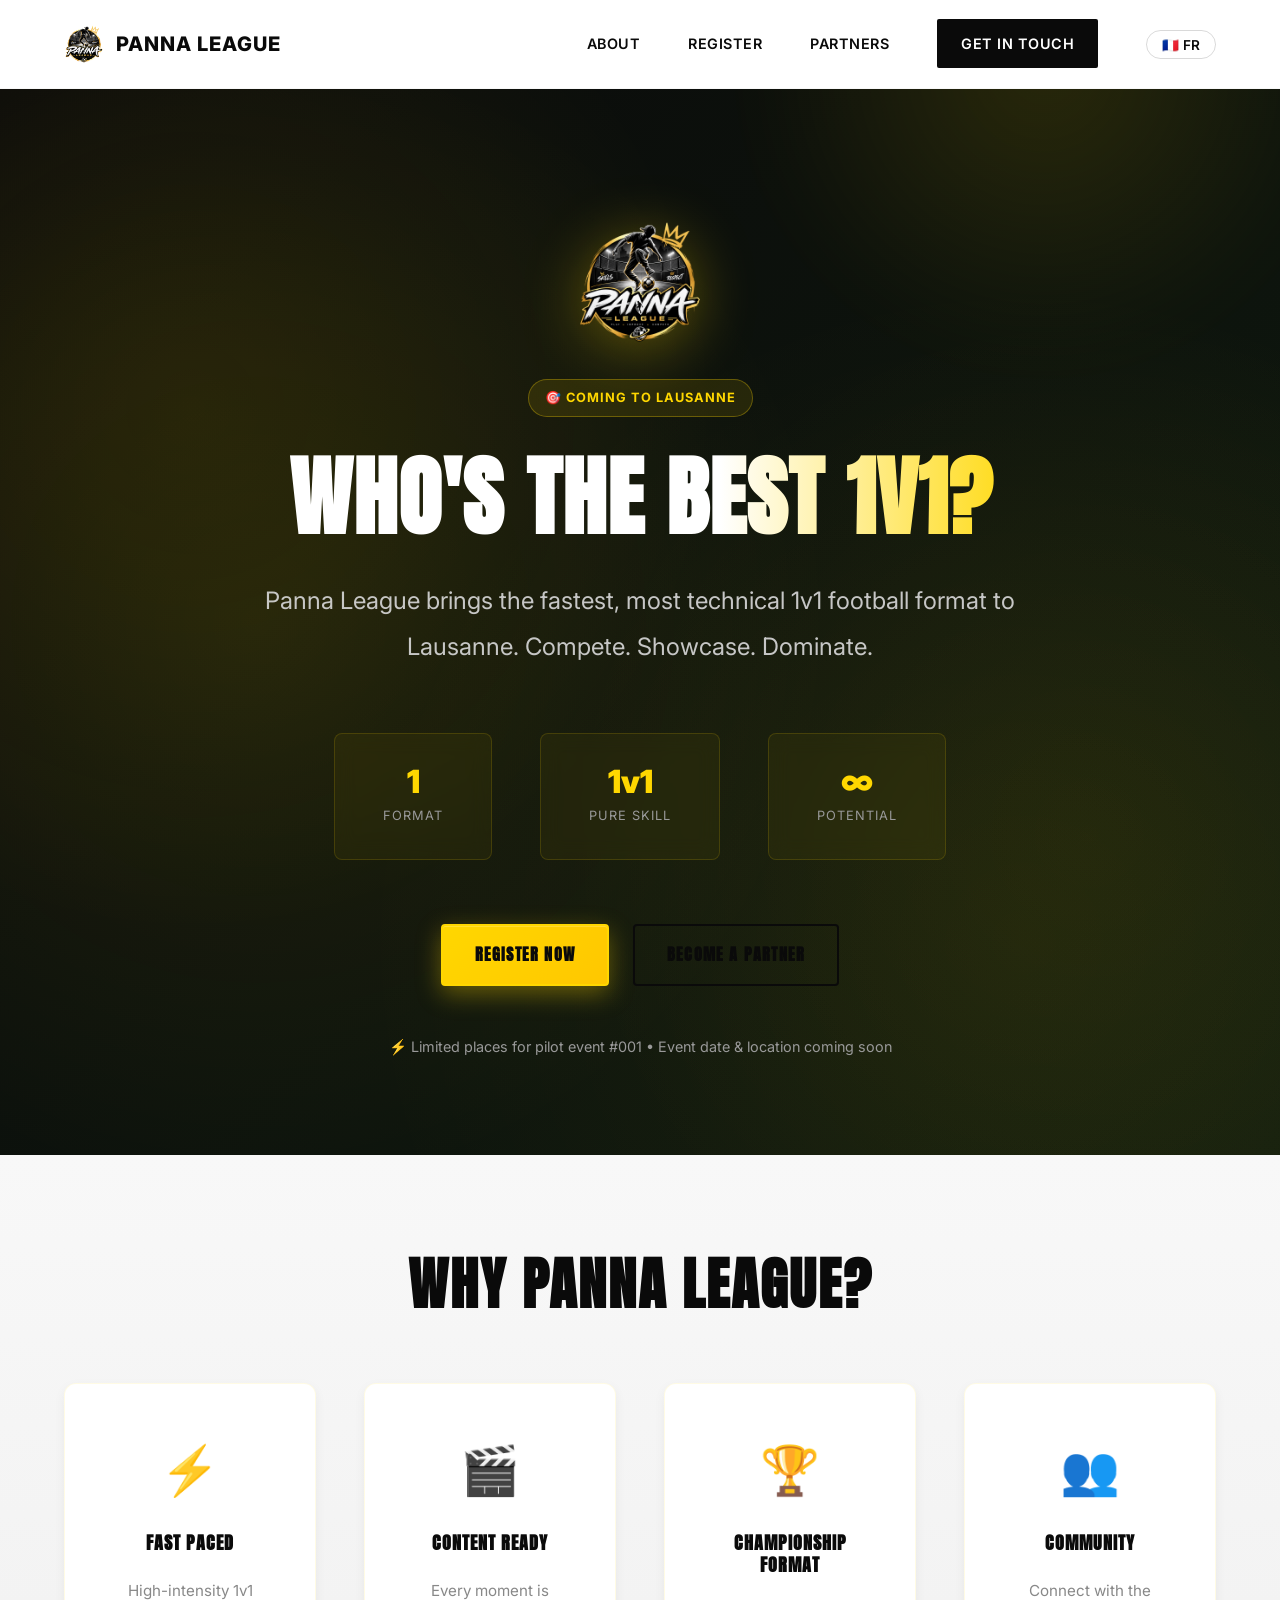
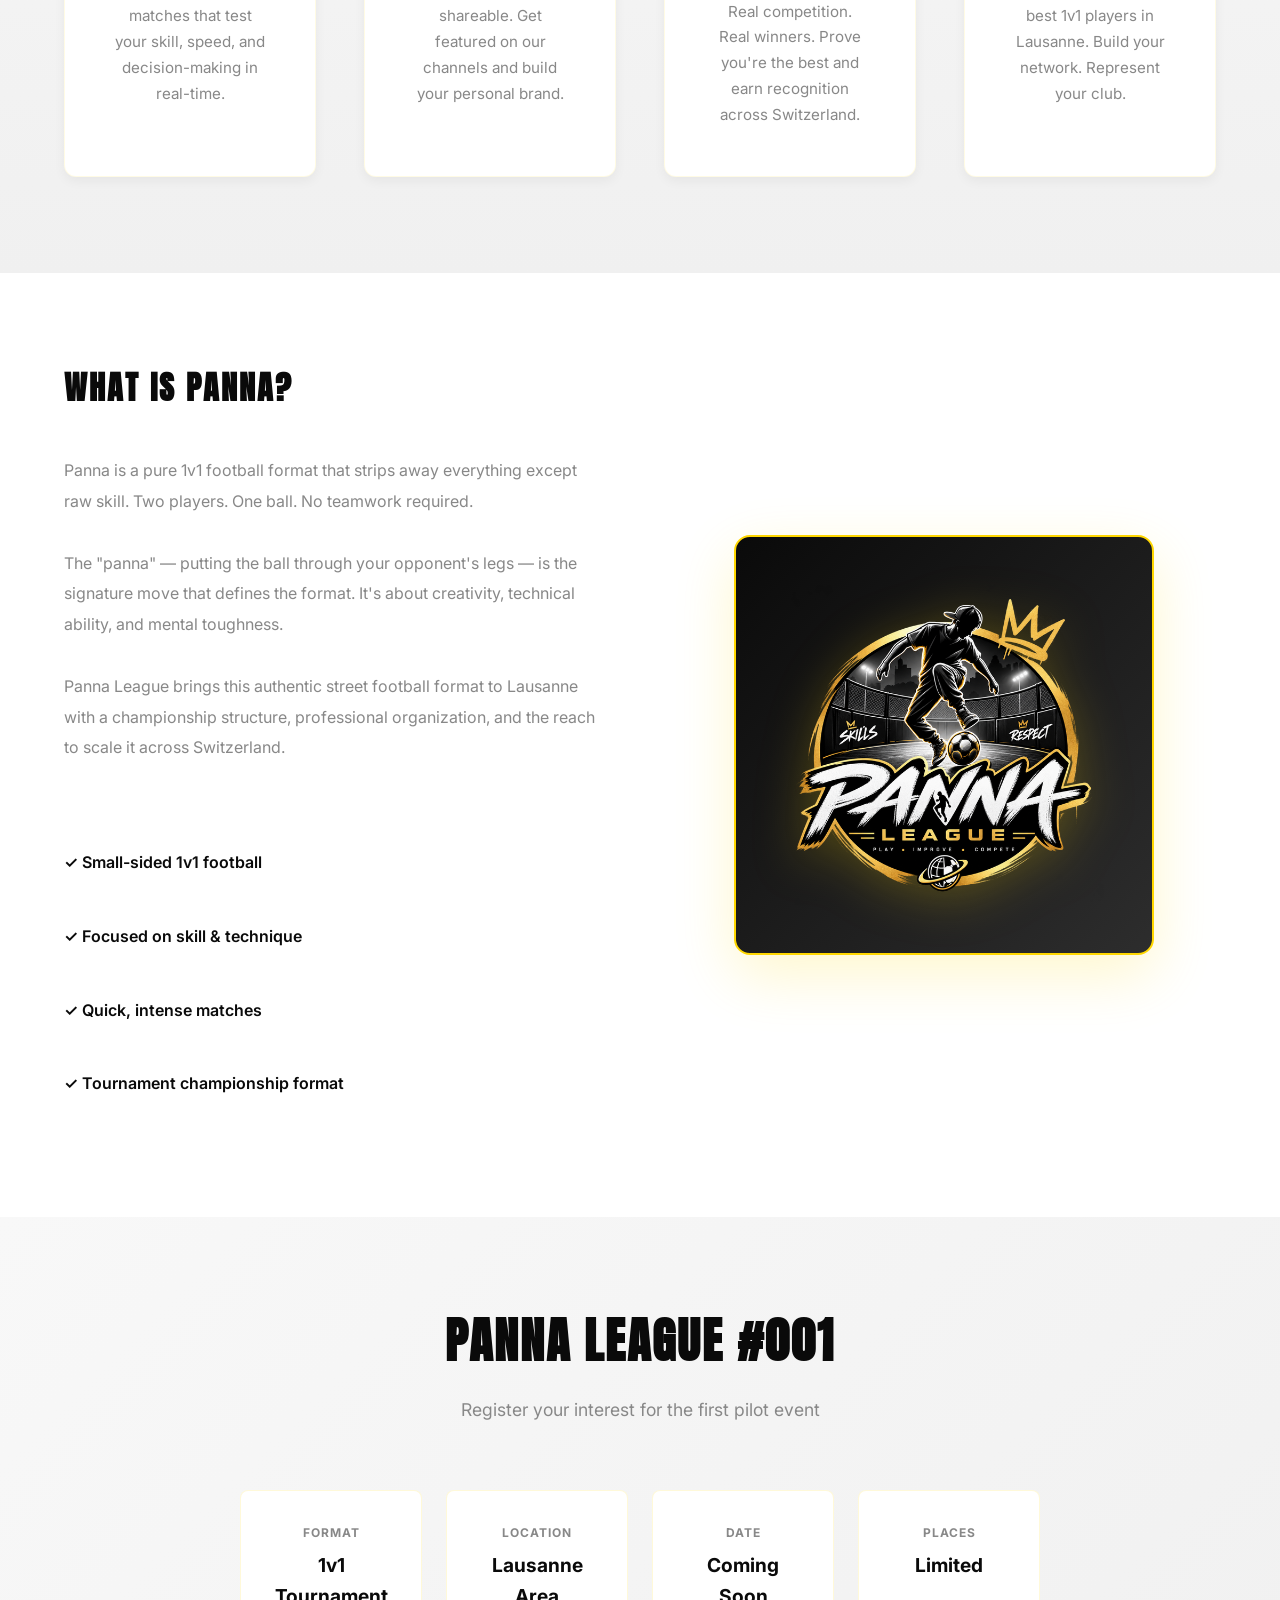
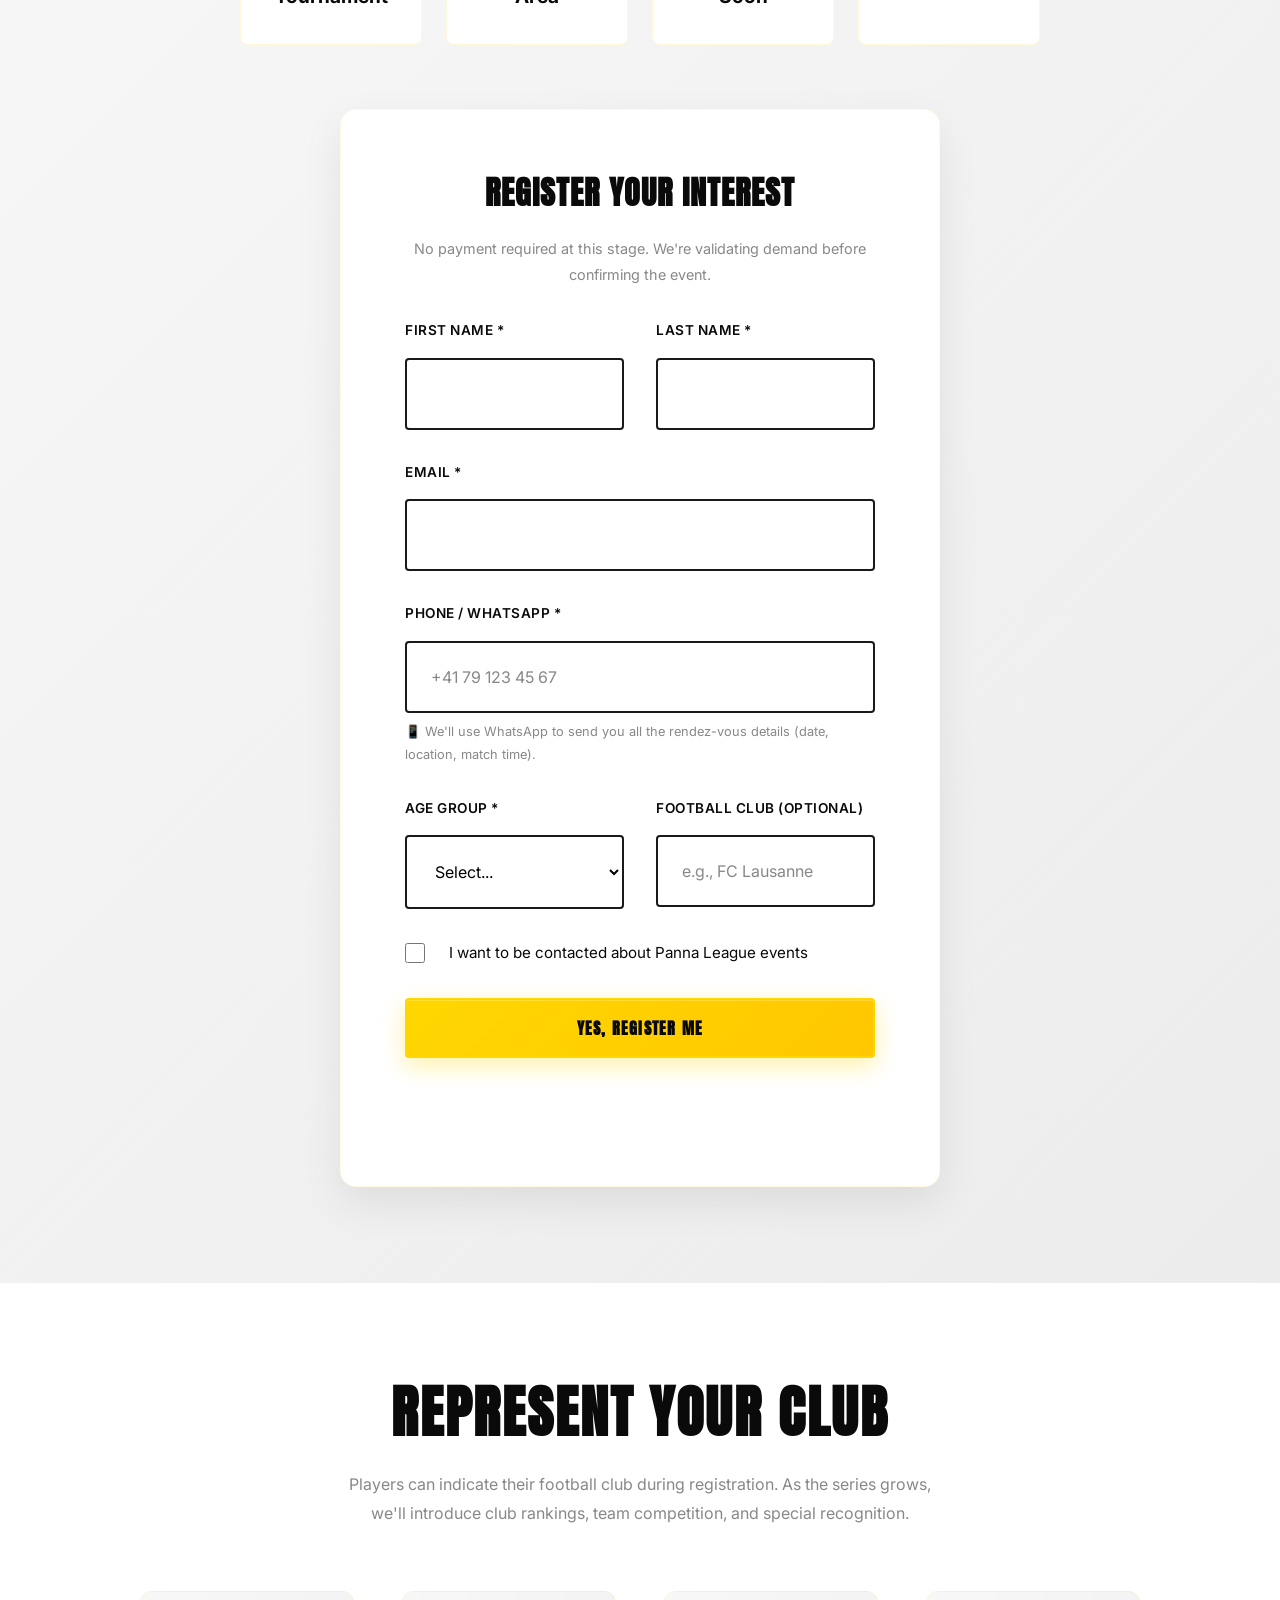
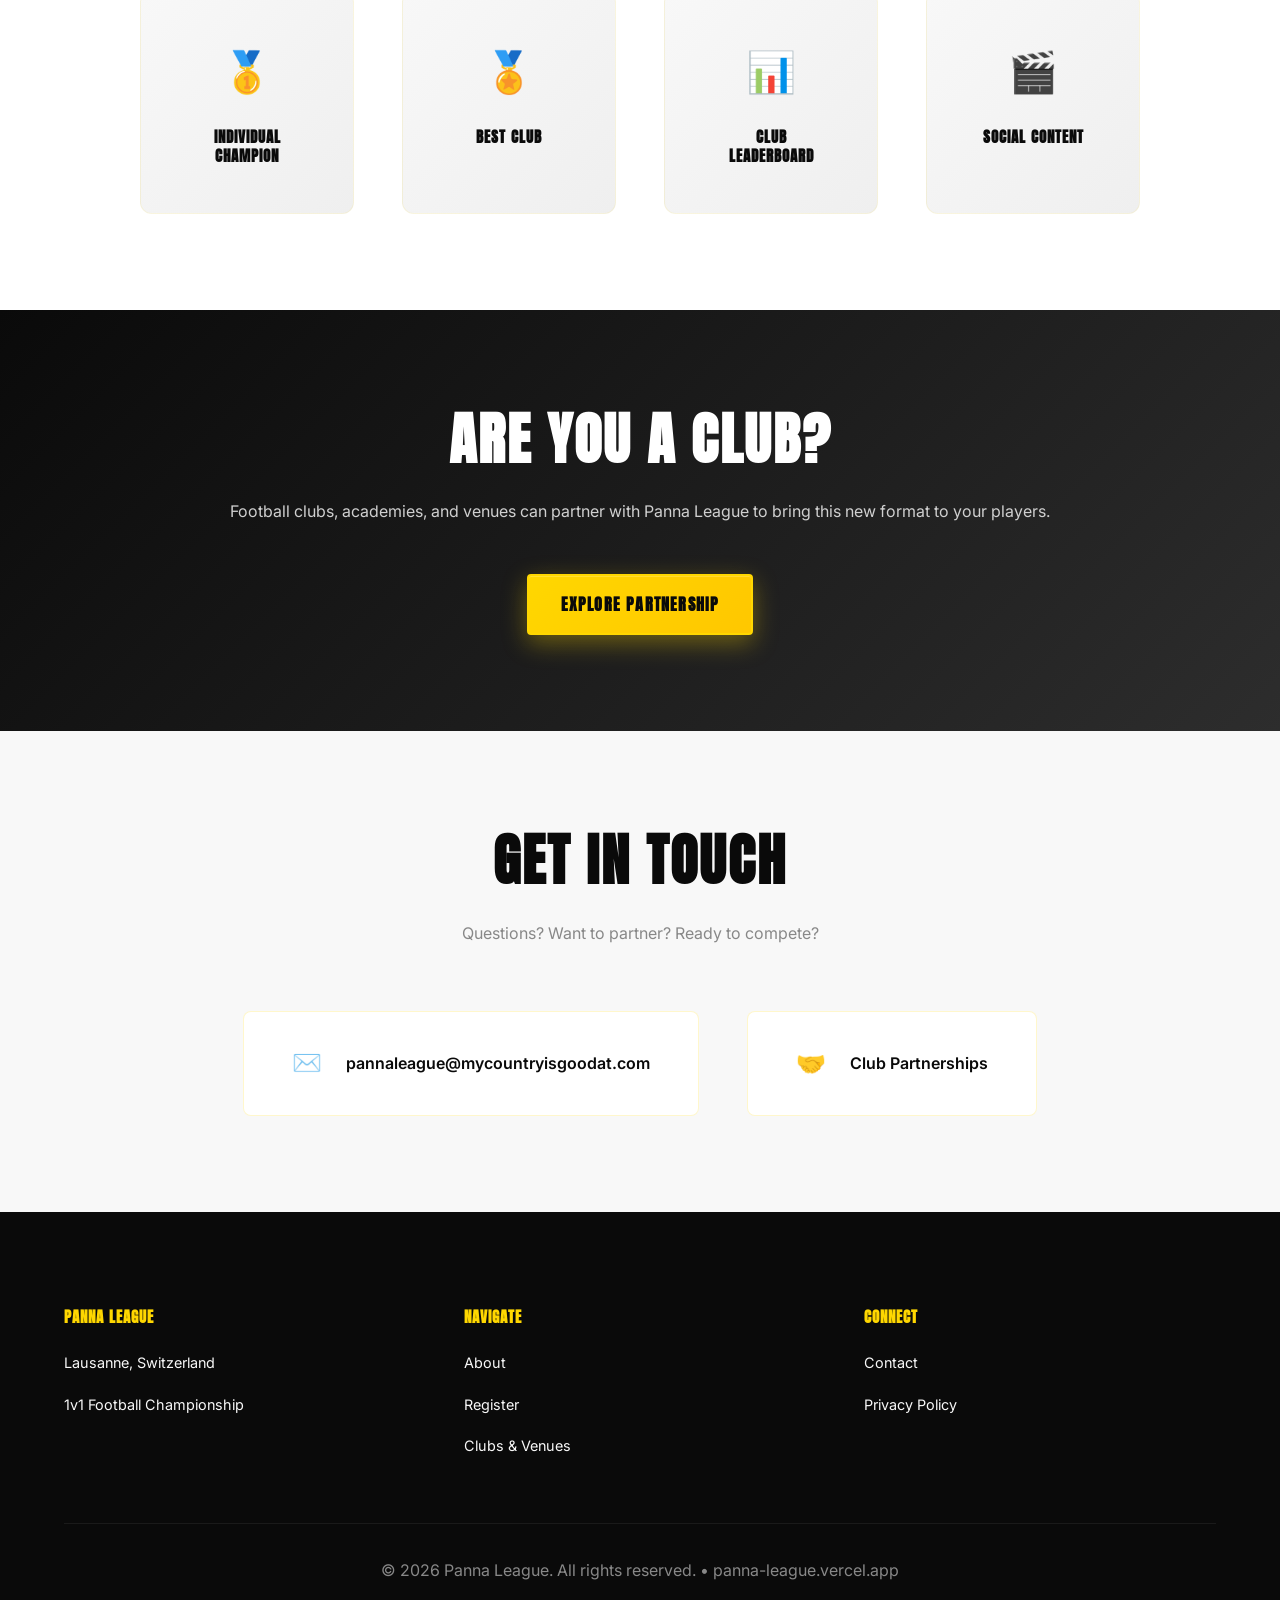
==== en/index.html @ 235013e1 "Add files via upload" ====
<!DOCTYPE html>
<html lang="en">
<head>
    <meta charset="UTF-8">
    <meta name="viewport" content="width=device-width, initial-scale=1.0">
    <meta name="description" content="Panna League - 1v1 Football Championship in Lausanne. Compete, showcase skills, and represent your club.">
    <meta name="og:title" content="Panna League | 1v1 Football Challenge">
    <meta name="og:description" content="Panna League brings competitive 1v1 football to Lausanne. Join the first pilot event #001.">
    <meta name="og:image" content="https://panna-league.vercel.app/logo.png">
    <meta name="theme-color" content="#FFD700">
    <title>Panna League | 1v1 Football Championship</title>
    <link rel="icon" type="image/x-icon" href="/favicon.ico">
    <link rel="icon" type="image/png" sizes="160x160" href="/assets/logo-nav.png">
    <link rel="apple-touch-icon" href="/assets/apple-touch-icon.png">
    <link rel="preconnect" href="https://fonts.googleapis.com">
    <link rel="preconnect" href="https://fonts.gstatic.com" crossorigin>
    <link href="https://fonts.googleapis.com/css2?family=Anton&family=Inter:wght@400;500;600;700;800;900&display=swap" rel="stylesheet">
    <link rel="stylesheet" href="/styles.css">
</head>
<body>
    <!-- Navigation -->
    <nav class="navbar">
        <div class="nav-container">
            <div class="nav-logo">
                <a href="/en/">
                    <img src="/logo.png" alt="Panna League" width="40" height="40" class="logo-img">
                    <span class="logo-text">PANNA LEAGUE</span>
                </a>
            </div>
            <button class="hamburger" id="hamburger">
                <span></span>
                <span></span>
                <span></span>
            </button>
            <ul class="nav-menu" id="navMenu">
                <li><a href="#about" class="nav-link">ABOUT</a></li>
                <li><a href="#register" class="nav-link">REGISTER</a></li>
                <li><a href="/en/club.html" class="nav-link">PARTNERS</a></li>
                <li><a href="#contact" class="nav-link nav-primary">GET IN TOUCH</a></li>
            <li class="lang-switch"><a href="/" class="nav-link lang-link">🇫🇷 FR</a></li></ul>
        </div>
    </nav>

    <!-- Hero Section - Premium Sales Funnel -->
    <section class="hero hero-premium">
        <div class="hero-content">
            <img src="/logo.png" alt="Panna League" class="hero-logo">
            <div class="hero-badge">🎯 COMING TO LAUSANNE</div>
            <h1 class="hero-title">WHO'S THE BEST 1V1?</h1>
            <p class="hero-subtitle">Panna League brings the fastest, most technical 1v1 football format to Lausanne. Compete. Showcase. Dominate.</p>
            <div class="hero-stats">
                <div class="stat">
                    <div class="stat-number">1</div>
                    <div class="stat-label">Format</div>
                </div>
                <div class="stat">
                    <div class="stat-number">1v1</div>
                    <div class="stat-label">Pure Skill</div>
                </div>
                <div class="stat">
                    <div class="stat-number">∞</div>
                    <div class="stat-label">Potential</div>
                </div>
            </div>
            <div class="hero-cta">
                <a href="#register" class="btn btn-primary btn-lg">REGISTER NOW</a>
                <a href="/en/club.html" class="btn btn-outline btn-lg">BECOME A PARTNER</a>
            </div>
            <p class="hero-note">⚡ Limited places for pilot event #001 • Event date & location coming soon</p>
        </div>
        <div class="hero-accent"></div>
        <div class="hero-accent-2"></div>
    </section>

    <!-- Trust Section -->
    <section class="trust-section">
        <div class="container">
            <h2>Why Panna League?</h2>
            <div class="trust-grid">
                <div class="trust-item">
                    <div class="trust-icon">⚡</div>
                    <h4>Fast Paced</h4>
                    <p>High-intensity 1v1 matches that test your skill, speed, and decision-making in real-time.</p>
                </div>
                <div class="trust-item">
                    <div class="trust-icon">🎬</div>
                    <h4>Content Ready</h4>
                    <p>Every moment is shareable. Get featured on our channels and build your personal brand.</p>
                </div>
                <div class="trust-item">
                    <div class="trust-icon">🏆</div>
                    <h4>Championship Format</h4>
                    <p>Real competition. Real winners. Prove you're the best and earn recognition across Switzerland.</p>
                </div>
                <div class="trust-item">
                    <div class="trust-icon">👥</div>
                    <h4>Community</h4>
                    <p>Connect with the best 1v1 players in Lausanne. Build your network. Represent your club.</p>
                </div>
            </div>
        </div>
    </section>

    <!-- About Section -->
    <section class="about-section" id="about">
        <div class="container">
            <div class="about-grid">
                <div class="about-text">
                    <h2>WHAT IS PANNA?</h2>
                    <p>Panna is a pure 1v1 football format that strips away everything except raw skill. Two players. One ball. No teamwork required.</p>
                    <p>The "panna" — putting the ball through your opponent's legs — is the signature move that defines the format. It's about creativity, technical ability, and mental toughness.</p>
                    <p>Panna League brings this authentic street football format to Lausanne with a championship structure, professional organization, and the reach to scale it across Switzerland.</p>
                    <ul class="about-list">
                        <li>✓ Small-sided 1v1 football</li>
                        <li>✓ Focused on skill & technique</li>
                        <li>✓ Quick, intense matches</li>
                        <li>✓ Tournament championship format</li>
                    </ul>
                </div>
                <div class="about-visual">
                    <div class="visual-box">
                        <img src="/logo.png" alt="Panna League Badge" class="visual-logo">
                    </div>
                </div>
            </div>
        </div>
    </section>

    <!-- Registration CTA Section -->
    <section class="registration-cta" id="register">
        <div class="container">
            <div class="cta-content">
                <h2>PANNA LEAGUE #001</h2>
                <p class="cta-subtitle">Register your interest for the first pilot event</p>
                
                <div class="event-info">
                    <div class="info-item">
                        <span class="info-label">FORMAT</span>
                        <span class="info-value">1v1 Tournament</span>
                    </div>
                    <div class="info-item">
                        <span class="info-label">LOCATION</span>
                        <span class="info-value">Lausanne Area</span>
                    </div>
                    <div class="info-item">
                        <span class="info-label">DATE</span>
                        <span class="info-value">Coming Soon</span>
                    </div>
                    <div class="info-item">
                        <span class="info-label">PLACES</span>
                        <span class="info-value">Limited</span>
                    </div>
                </div>

                <div class="form-wrapper">
                    <h3>Register Your Interest</h3>
                    <p class="form-note">No payment required at this stage. We're validating demand before confirming the event.</p>
                    
                    <form class="player-form" id="playerForm" action="https://formspree.io/f/xgawrovp" method="POST">
                        <div class="form-row">
                            <div class="form-group">
                                <label for="first-name">First Name *</label>
                                <input type="text" id="first-name" name="first_name" required>
                            </div>
                            <div class="form-group">
                                <label for="last-name">Last Name *</label>
                                <input type="text" id="last-name" name="last_name" required>
                            </div>
                        </div>

                        <div class="form-group">
                            <label for="email">Email *</label>
                            <input type="email" id="email" name="email" required>
                        </div>

                        <div class="form-group">
                            <label for="phone">Phone / WhatsApp *</label>
                            <input type="tel" id="phone" name="phone" placeholder="+41 79 123 45 67" required>
                            <p class="field-hint">📱 We'll use WhatsApp to send you all the rendez-vous details (date, location, match time).</p>
                        </div>

                        <div class="form-row">
                            <div class="form-group">
                                <label for="age-group">Age Group *</label>
                                <select id="age-group" name="age_group" required>
                                    <option value="">Select...</option>
                                    <option value="Under 16">Under 16</option>
                                    <option value="16-17">16–17</option>
                                    <option value="18-24">18–24</option>
                                    <option value="25-34">25–34</option>
                                    <option value="35+">35+</option>
                                </select>
                            </div>
                            <div class="form-group">
                                <label for="club">Football Club (optional)</label>
                                <input type="text" id="club" name="club" placeholder="e.g., FC Lausanne">
                            </div>
                        </div>

                        <div class="form-group form-checkbox">
                            <input type="checkbox" id="contact-agree" name="contact_agree" required>
                            <label for="contact-agree">I want to be contacted about Panna League events</label>
                        </div>

                        <button type="submit" class="btn btn-primary btn-lg btn-block">YES, REGISTER ME</button>
                    </form>

                    <div id="registrationSuccess" class="success-message" style="display: none;">
                        <div class="success-icon">✓</div>
                        <h3>YOU'RE IN!</h3>
                        <p>Thanks for registering. We'll contact you when Panna League #001 details are confirmed.</p>
                        <a href="/en/" class="btn btn-secondary">BACK TO HOME</a>
                    </div>
                </div>
            </div>
        </div>
    </section>

    <!-- Social Proof Section -->
    <section class="social-proof">
        <div class="container">
            <h2>REPRESENT YOUR CLUB</h2>
            <p>Players can indicate their football club during registration. As the series grows, we'll introduce club rankings, team competition, and special recognition.</p>
            <div class="proof-features">
                <div class="proof-item">
                    <div class="proof-icon">🥇</div>
                    <h4>Individual Champion</h4>
                </div>
                <div class="proof-item">
                    <div class="proof-icon">🏅</div>
                    <h4>Best Club</h4>
                </div>
                <div class="proof-item">
                    <div class="proof-icon">📊</div>
                    <h4>Club Leaderboard</h4>
                </div>
                <div class="proof-item">
                    <div class="proof-icon">🎬</div>
                    <h4>Social Content</h4>
                </div>
            </div>
        </div>
    </section>

    <!-- Partnership Section -->
    <section class="partnership-promo">
        <div class="container">
            <h2>ARE YOU A CLUB?</h2>
            <p>Football clubs, academies, and venues can partner with Panna League to bring this new format to your players.</p>
            <a href="/en/club.html" class="btn btn-primary btn-lg">EXPLORE PARTNERSHIP</a>
        </div>
    </section>

    <!-- Contact Section -->
    <section class="contact-section" id="contact">
        <div class="container">
            <h2>GET IN TOUCH</h2>
            <p>Questions? Want to partner? Ready to compete?</p>
            <div class="contact-links">
                <a href="mailto:pannaleague@mycountryisgoodat.com" class="contact-link">
                    <span class="contact-icon">✉️</span>
                    <span>pannaleague@mycountryisgoodat.com</span>
                </a>
                <a href="/en/club.html" class="contact-link">
                    <span class="contact-icon">🤝</span>
                    <span>Club Partnerships</span>
                </a>
            </div>
        </div>
    </section>

    <!-- Footer -->
    <footer class="footer">
        <div class="container">
            <div class="footer-content">
                <div class="footer-section">
                    <h4>PANNA LEAGUE</h4>
                    <p>Lausanne, Switzerland</p>
                    <p>1v1 Football Championship</p>
                </div>
                <div class="footer-section">
                    <h4>NAVIGATE</h4>
                    <ul>
                        <li><a href="#about">About</a></li>
                        <li><a href="#register">Register</a></li>
                        <li><a href="/en/club.html">Clubs & Venues</a></li>
                    </ul>
                </div>
                <div class="footer-section">
                    <h4>CONNECT</h4>
                    <ul>
                        <li><a href="mailto:pannaleague@mycountryisgoodat.com">Contact</a></li>
                        <li><a href="/en/privacy.html">Privacy Policy</a></li>
                    </ul>
                </div>
            </div>
            <div class="footer-bottom">
                <p>&copy; 2026 Panna League. All rights reserved. • <a href="https://panna-league.vercel.app">panna-league.vercel.app</a></p>
            </div>
        </div>
    </footer>

    <script src="/script.js"></script>
</body>
</html>
---- styles.css ----
/* ========================================
   PANNA LEAGUE — MASTER STYLESHEET
   Premium, Modern, Athletic Design System
   ======================================== */

/* ========================================
   1. CSS VARIABLES & COLOR SYSTEM
   ======================================== */

:root {
    /* Primary Colors */
    --color-black: #0a0a0a;
    --color-white: #ffffff;
    --color-off-white: #f8f8f8;
    --color-dark-gray: #1a1a1a;
    --color-medium-gray: #2d2d2d;
    --color-light-gray: #888888;
    
    /* Accent Color - GOLD (matching logo) */
    --color-accent: #FFD700;
    --color-accent-dim: #DAA520;
    --color-accent-light: #FFD700cc;
    --color-accent-subtle: rgba(255, 215, 0, 0.1);
    
    /* Functional Colors */
    --color-success: #FFD700;
    --color-error: #ff4444;
    --color-link: #FFD700;
    
    /* Typography */
    --font-display: 'Anton', 'Segoe UI', sans-serif;
    --font-body: 'Inter', -apple-system, BlinkMacSystemFont, 'Segoe UI', sans-serif;
    
    /* Spacing */
    --spacing-xs: 0.5rem;
    --spacing-sm: 1rem;
    --spacing-md: 1.5rem;
    --spacing-lg: 2rem;
    --spacing-xl: 3rem;
    --spacing-2xl: 4rem;
    --spacing-3xl: 6rem;
    
    /* Border Radius */
    --radius-sm: 2px;
    --radius-md: 4px;
    --radius-lg: 8px;
    
    /* Shadows */
    --shadow-sm: 0 1px 3px rgba(0, 0, 0, 0.1);
    --shadow-md: 0 4px 12px rgba(0, 0, 0, 0.15);
    --shadow-lg: 0 8px 24px rgba(0, 0, 0, 0.2);
    
    /* Transitions */
    --transition-fast: 150ms ease-in-out;
    --transition-base: 250ms ease-in-out;
    --transition-slow: 350ms ease-in-out;
}

/* ========================================
   2. RESET & GLOBAL STYLES
   ======================================== */

* {
    margin: 0;
    padding: 0;
    box-sizing: border-box;
}

html {
    scroll-behavior: smooth;
}

body {
    font-family: var(--font-body);
    background-color: var(--color-white);
    color: var(--color-black);
    line-height: 1.6;
    -webkit-font-smoothing: antialiased;
    -moz-osx-font-smoothing: grayscale;
}

img {
    max-width: 100%;
    height: auto;
    display: block;
}

a {
    color: inherit;
    text-decoration: none;
}

/* ========================================
   3. TYPOGRAPHY
   ======================================== */

h1, h2, h3, h4, h5, h6 {
    font-weight: 700;
    line-height: 1.2;
    font-family: var(--font-display);
}

h1 {
    font-size: clamp(2rem, 8vw, 4.5rem);
    font-weight: 800;
    letter-spacing: 0.5px;
}

h2 {
    font-size: clamp(1.75rem, 6vw, 3.5rem);
    font-weight: 800;
    letter-spacing: 0.5px;
}

h3 {
    font-size: clamp(1.25rem, 4vw, 2rem);
    font-weight: 700;
}

h4 {
    font-size: 1.125rem;
    font-weight: 700;
}

p {
    font-size: 1rem;
    line-height: 1.8;
}

.lead-text {
    font-size: clamp(1.1rem, 3vw, 1.3rem);
    line-height: 1.8;
    font-weight: 500;
    max-width: 700px;
    margin: 0 auto;
}

/* ========================================
   4. LAYOUT UTILITIES
   ======================================== */

.container {
    width: 100%;
    max-width: 1200px;
    margin: 0 auto;
    padding: 0 var(--spacing-md);
}

.section-title {
    text-align: center;
    margin-bottom: var(--spacing-2xl);
    text-transform: uppercase;
    letter-spacing: 2px;
    font-size: clamp(2rem, 6vw, 3rem);
}

.section-intro {
    text-align: center;
    font-size: 1.1rem;
    margin-bottom: var(--spacing-xl);
    max-width: 600px;
    margin-left: auto;
    margin-right: auto;
    color: var(--color-medium-gray);
}

section {
    padding: var(--spacing-3xl) 0;
}

section.py-md {
    padding: var(--spacing-2xl) 0;
}

/* ========================================
   5. NAVIGATION & HEADER
   ======================================== */

.navbar {
    position: sticky;
    top: 0;
    background-color: var(--color-white);
    border-bottom: 1px solid var(--color-off-white);
    z-index: 1000;
    padding: var(--spacing-md) 0;
}

.nav-container {
    max-width: 1200px;
    margin: 0 auto;
    padding: 0 var(--spacing-md);
    display: flex;
    justify-content: space-between;
    align-items: center;
}

.nav-logo a {
    font-size: 1.25rem;
    font-weight: 800;
    letter-spacing: 1px;
    color: var(--color-black);
    transition: color var(--transition-fast);
    display: flex;
    align-items: center;
    gap: 0.75rem;
}

.nav-logo a:hover {
    color: var(--color-accent);
}

.logo-img {
    width: 40px;
    height: 40px;
    object-fit: contain;
}

.logo-text {
    display: none;
}

@media (min-width: 768px) {
    .logo-text {
        display: inline;
    }
}

.nav-menu {
    display: flex;
    list-style: none;
    gap: var(--spacing-xl);
    align-items: center;
}

.nav-link {
    font-weight: 600;
    font-size: 0.9rem;
    letter-spacing: 0.5px;
    text-transform: uppercase;
    color: var(--color-black);
    transition: color var(--transition-fast);
    position: relative;
}

.nav-link:hover {
    color: var(--color-accent);
}

.nav-link.nav-primary {
    background-color: var(--color-black);
    color: var(--color-white);
    padding: var(--spacing-sm) var(--spacing-md);
    border-radius: var(--radius-sm);
}

.nav-link.nav-primary:hover {
    background-color: var(--color-accent);
    color: var(--color-black);
}

.lang-switch {
    list-style: none;
}

.lang-link {
    font-size: 0.85rem !important;
    border: 1px solid rgba(0, 0, 0, 0.15);
    border-radius: 20px;
    padding: 0.35rem 0.9rem;
}

.lang-link:hover {
    border-color: var(--color-accent);
    background-color: rgba(255, 215, 0, 0.08);
}

@media (max-width: 768px) {
    .lang-link {
        display: inline-block;
    }
}

.hamburger {
    display: none;
    flex-direction: column;
    cursor: pointer;
    background: none;
    border: none;
    padding: 0;
}

.hamburger span {
    width: 25px;
    height: 3px;
    background-color: var(--color-black);
    margin: 4px 0;
    transition: all var(--transition-fast);
}

.hamburger.active span:nth-child(1) {
    transform: rotate(45deg) translate(10px, 10px);
}

.hamburger.active span:nth-child(2) {
    opacity: 0;
}

.hamburger.active span:nth-child(3) {
    transform: rotate(-45deg) translate(8px, -8px);
}

/* Mobile Navigation */
@media (max-width: 768px) {
    .hamburger {
        display: flex;
    }

    .nav-menu {
        position: absolute;
        top: 70px;
        left: -100%;
        flex-direction: column;
        background-color: var(--color-white);
        width: 100%;
        text-align: center;
        transition: left var(--transition-base);
        gap: var(--spacing-md);
        padding: var(--spacing-xl) 0;
        border-bottom: 1px solid var(--color-off-white);
    }

    .nav-menu.active {
        left: 0;
    }

    .nav-link {
        display: block;
        padding: var(--spacing-md) 0;
    }

    .nav-link.nav-primary {
        margin: 0 var(--spacing-md);
    }
}

/* ========================================
   6. HERO SECTIONS
   ======================================== */

.hero {
    position: relative;
    padding: 6rem var(--spacing-md);
    background: linear-gradient(135deg, var(--color-black) 0%, var(--color-medium-gray) 100%);
    color: var(--color-white);
    display: flex;
    align-items: center;
    justify-content: center;
    min-height: 600px;
    overflow: hidden;
}

.hero::before {
    content: '';
    position: absolute;
    top: 0;
    left: 0;
    right: 0;
    bottom: 0;
    background: 
        radial-gradient(circle at 20% 50%, rgba(255, 215, 0, 0.08) 0%, transparent 50%),
        radial-gradient(circle at 80% 80%, rgba(255, 215, 0, 0.06) 0%, transparent 50%);
    pointer-events: none;
}

.hero-secondary {
    min-height: 550px;
}

.hero-register {
    min-height: 500px;
    background: linear-gradient(135deg, var(--color-black) 0%, #1a2a1a 100%);
}

.hero-content {
    position: relative;
    z-index: 2;
    text-align: center;
    max-width: 900px;
    margin: 0 auto;
    animation: fadeInUp 0.8s ease-out;
}

@keyframes fadeInUp {
    from {
        opacity: 0;
        transform: translateY(30px);
    }
    to {
        opacity: 1;
        transform: translateY(0);
    }
}

.hero-title {
    color: var(--color-white);
    margin-bottom: var(--spacing-lg);
    text-transform: uppercase;
    font-size: clamp(2.5rem, 8vw, 4.5rem);
    background: linear-gradient(90deg, #ffffff 0%, #ffffff 70%, var(--color-accent) 100%);
    -webkit-background-clip: text;
    -webkit-text-fill-color: transparent;
    background-clip: text;
    letter-spacing: 1px;
    font-weight: 900;
}

.hero-subtitle {
    font-size: clamp(1.1rem, 3vw, 1.4rem);
    color: var(--color-off-white);
    margin-bottom: var(--spacing-2xl);
    line-height: 1.8;
    font-weight: 400;
    opacity: 0.95;
}

.hero-cta {
    display: flex;
    gap: var(--spacing-md);
    justify-content: center;
    flex-wrap: wrap;
}

.hero-accent {
    position: absolute;
    top: -30%;
    right: -5%;
    width: 600px;
    height: 600px;
    background: radial-gradient(circle, #FFD700 0%, transparent 70%);
    border-radius: 50%;
    opacity: 0.12;
    pointer-events: none;
    filter: blur(40px);
}

.hero-accent.accent-green {
    background: radial-gradient(circle, #FFD700 0%, transparent 70%);
    opacity: 0.1;
}

@media (max-width: 768px) {
    .hero {
        padding: 4rem var(--spacing-md);
        min-height: auto;
    }

    .hero-secondary {
        min-height: auto;
    }

    .hero-register {
        min-height: auto;
    }

    .hero-cta {
        flex-direction: column;
    }
}

/* ========================================
   7. BUTTONS & INTERACTIVE
   ======================================== */

.btn {
    display: inline-block;
    padding: var(--spacing-sm) var(--spacing-lg);
    border: none;
    border-radius: 4px;
    font-weight: 700;
    font-size: 0.95rem;
    letter-spacing: 1.2px;
    text-transform: uppercase;
    cursor: pointer;
    transition: all var(--transition-base);
    text-decoration: none;
    text-align: center;
    font-family: var(--font-display);
    white-space: nowrap;
    position: relative;
    overflow: hidden;
}

.btn-primary {
    background: linear-gradient(135deg, #FFD700 0%, #FFC700 100%);
    color: var(--color-black);
    border: 2px solid #FFD700;
    box-shadow: 0 8px 24px rgba(255, 215, 0, 0.35), inset 0 1px 0 rgba(255, 255, 255, 0.2);
    font-weight: 800;
}

.btn-primary:hover {
    transform: translateY(-4px);
    box-shadow: 0 16px 40px rgba(255, 215, 0, 0.45), inset 0 1px 0 rgba(255, 255, 255, 0.3);
    background: linear-gradient(135deg, #FFD700 0%, #FFD700 100%);
}

.btn-primary:active {
    transform: translateY(-1px);
}

.btn-secondary {
    background-color: transparent;
    color: var(--color-black);
    border: 2px solid var(--color-black);
    font-weight: 700;
}

.btn-secondary:hover {
    background-color: var(--color-black);
    color: var(--color-white);
    transform: translateY(-2px);
}

.btn-outline {
    background-color: transparent;
    color: var(--color-black);
    border: 2px solid var(--color-black);
}

.btn-outline:hover {
    background-color: var(--color-black);
    color: var(--color-white);
    transform: translateY(-2px);
}

.btn-large {
    padding: var(--spacing-md) var(--spacing-2xl);
    font-size: 1rem;
}

a.btn {
    display: inline-flex;
    align-items: center;
    justify-content: center;
}

@media (max-width: 768px) {
    .btn {
        padding: var(--spacing-sm) var(--spacing-md);
        font-size: 0.85rem;
    }

    .btn-large {
        padding: var(--spacing-md) var(--spacing-lg);
        width: 100%;
    }
}

/* ========================================
   8. CARDS & COMPONENTS
   ======================================== */

.concept-grid {
    display: grid;
    grid-template-columns: repeat(auto-fit, minmax(300px, 1fr));
    gap: var(--spacing-lg);
}

.concept-card {
    padding: var(--spacing-xl);
    background: linear-gradient(135deg, var(--color-off-white) 0%, #efefef 100%);
    border-radius: 12px;
    text-align: center;
    transition: all var(--transition-base);
    border: 1px solid rgba(255, 215, 0, 0.1);
    position: relative;
    overflow: hidden;
}

.concept-card::before {
    content: '';
    position: absolute;
    top: 0;
    left: 0;
    right: 0;
    height: 3px;
    background: linear-gradient(90deg, transparent, var(--color-accent), transparent);
    opacity: 0;
    transition: opacity var(--transition-base);
}

.concept-card:hover {
    transform: translateY(-8px);
    box-shadow: 0 16px 48px rgba(255, 215, 0, 0.15);
    border-color: rgba(255, 215, 0, 0.3);
}

.concept-card:hover::before {
    opacity: 1;
}

.concept-icon {
    font-size: 3.5rem;
    margin-bottom: var(--spacing-md);
    display: block;
    filter: drop-shadow(0 4px 8px rgba(255, 215, 0, 0.1));
}

.concept-card h3 {
    margin-bottom: var(--spacing-md);
    text-transform: uppercase;
    letter-spacing: 1.5px;
    font-size: 1rem;
    color: var(--color-black);
}

.concept-card p {
    color: var(--color-light-gray);
    font-size: 0.95rem;
    line-height: 1.7;
}

/* Path Cards */
.paths-grid {
    display: grid;
    grid-template-columns: repeat(auto-fit, minmax(350px, 1fr));
    gap: var(--spacing-xl);
}

.path-card {
    background-color: var(--color-white);
    border: 2px solid var(--color-dark-gray);
    padding: var(--spacing-xl);
    border-radius: var(--radius-lg);
    display: flex;
    flex-direction: column;
    transition: all var(--transition-base);
}

.path-card:hover {
    border-color: var(--color-accent);
    box-shadow: var(--shadow-lg);
}

.path-header {
    padding: var(--spacing-lg);
    margin: -var(--spacing-xl) -var(--spacing-xl) var(--spacing-lg) -var(--spacing-xl);
    border-radius: var(--radius-lg) var(--radius-lg) 0 0;
    color: var(--color-white);
    text-align: center;
}

.path-header h3 {
    font-size: 1.5rem;
    margin: 0;
    text-transform: uppercase;
    letter-spacing: 2px;
}

.club-header {
    background-color: var(--color-black);
}

.player-header {
    background: linear-gradient(135deg, var(--color-black) 0%, var(--color-medium-gray) 100%);
}

.path-desc {
    font-size: 1.1rem;
    margin-bottom: var(--spacing-lg);
    color: var(--color-medium-gray);
}

.path-benefits {
    list-style: none;
    margin-bottom: var(--spacing-xl);
    flex-grow: 1;
}

.path-benefits li {
    padding: var(--spacing-sm) 0;
    color: var(--color-medium-gray);
    font-size: 0.95rem;
}

/* Event Card */
.event-card {
    background: linear-gradient(135deg, #0a0a0a 0%, #1a1a1a 100%);
    color: var(--color-white);
    padding: var(--spacing-2xl);
    border-radius: 12px;
    border: 1px solid rgba(255, 215, 0, 0.2);
    border-left: 4px solid var(--color-accent);
    box-shadow: 0 16px 40px rgba(255, 215, 0, 0.1);
    position: relative;
    overflow: hidden;
}

.event-card::before {
    content: '';
    position: absolute;
    top: -50%;
    right: -50%;
    width: 400px;
    height: 400px;
    background: radial-gradient(circle, rgba(255, 215, 0, 0.05) 0%, transparent 70%);
    border-radius: 50%;
    pointer-events: none;
}

.event-header {
    margin-bottom: var(--spacing-xl);
    text-align: center;
}

.event-header h2 {
    color: var(--color-accent);
    margin-bottom: 0;
    text-transform: uppercase;
    letter-spacing: 2px;
}

.event-details {
    display: grid;
    grid-template-columns: repeat(auto-fit, minmax(150px, 1fr));
    gap: var(--spacing-lg);
    margin-bottom: var(--spacing-xl);
}

.event-detail-item {
    text-align: center;
    padding: var(--spacing-md);
    border: 1px solid var(--color-dark-gray);
    border-radius: var(--radius-md);
}

.detail-label {
    display: block;
    font-size: 0.75rem;
    letter-spacing: 2px;
    text-transform: uppercase;
    color: var(--color-light-gray);
    margin-bottom: var(--spacing-sm);
}

.detail-value {
    display: block;
    font-size: 1.3rem;
    font-weight: 700;
    color: var(--color-white);
}

.event-note {
    text-align: center;
    color: var(--color-off-white);
    font-size: 0.95rem;
    line-height: 1.8;
}

/* ========================================
   9. BENEFIT CARDS
   ======================================== */

.benefits-grid {
    display: grid;
    grid-template-columns: repeat(auto-fit, minmax(280px, 1fr));
    gap: var(--spacing-lg);
}

.benefit-card {
    padding: var(--spacing-xl);
    background: linear-gradient(135deg, var(--color-off-white) 0%, #f0f0f0 100%);
    border-radius: 12px;
    border-left: 4px solid var(--color-accent);
    transition: all var(--transition-base);
    border-top: 1px solid rgba(255, 215, 0, 0.1);
    position: relative;
}

.benefit-card::before {
    content: '';
    position: absolute;
    top: 0;
    right: 0;
    width: 100px;
    height: 100px;
    background: radial-gradient(circle, rgba(255, 215, 0, 0.05) 0%, transparent 70%);
    border-radius: 50%;
    pointer-events: none;
}

.benefit-card:hover {
    transform: translateX(8px) translateY(-2px);
    box-shadow: 0 12px 32px rgba(255, 215, 0, 0.2);
    border-left-color: var(--color-accent);
}

.benefit-number {
    display: block;
    font-size: 3.5rem;
    font-weight: 900;
    background: linear-gradient(135deg, var(--color-accent) 0%, var(--color-accent-dim) 100%);
    -webkit-background-clip: text;
    -webkit-text-fill-color: transparent;
    background-clip: text;
    margin-bottom: var(--spacing-md);
    letter-spacing: -1px;
}

.benefit-card h3 {
    margin-bottom: var(--spacing-md);
    text-transform: uppercase;
    letter-spacing: 1.5px;
    font-size: 1.1rem;
    color: var(--color-black);
}

.benefit-card p {
    color: var(--color-light-gray);
    font-size: 0.95rem;
    line-height: 1.8;
}

/* Benefits Simple */
.benefits-simple {
    display: grid;
    grid-template-columns: repeat(auto-fit, minmax(250px, 1fr));
    gap: var(--spacing-lg);
}

.benefit-simple-item {
    text-align: center;
    padding: var(--spacing-xl);
    background-color: var(--color-off-white);
    border-radius: var(--radius-lg);
    transition: all var(--transition-base);
}

.benefit-simple-item:hover {
    transform: translateY(-5px);
    box-shadow: var(--shadow-md);
}

.benefit-icon {
    font-size: 2.5rem;
    margin-bottom: var(--spacing-md);
    display: block;
}

.benefit-simple-item h4 {
    margin-bottom: var(--spacing-sm);
    text-transform: uppercase;
    letter-spacing: 1px;
}

.benefit-simple-item p {
    color: var(--color-medium-gray);
    font-size: 0.9rem;
}

/* ========================================
   10. TIMELINE & STEPS
   ======================================== */

.timeline {
    display: grid;
    grid-template-columns: repeat(auto-fit, minmax(250px, 1fr));
    gap: var(--spacing-lg);
    max-width: 1000px;
    margin: 0 auto;
}

.timeline-item {
    display: flex;
    gap: var(--spacing-lg);
    padding: var(--spacing-lg);
    border: 1px solid var(--color-dark-gray);
    border-radius: var(--radius-lg);
    background-color: var(--color-off-white);
    transition: all var(--transition-base);
}

.timeline-item:hover {
    border-color: var(--color-accent);
    transform: translateY(-3px);
}

.timeline-marker {
    flex-shrink: 0;
    width: 50px;
    height: 50px;
    background-color: var(--color-black);
    color: var(--color-accent);
    border-radius: 50%;
    display: flex;
    align-items: center;
    justify-content: center;
    font-weight: 800;
    font-size: 1.5rem;
}

.timeline-content h4 {
    margin: 0 0 var(--spacing-sm) 0;
    text-transform: uppercase;
    letter-spacing: 1px;
    font-size: 1rem;
}

.timeline-content p {
    margin: 0;
    color: var(--color-medium-gray);
    font-size: 0.9rem;
}

/* Pilot Timeline */
.pilot-timeline {
    display: grid;
    grid-template-columns: repeat(auto-fit, minmax(240px, 1fr));
    gap: var(--spacing-lg);
}

.pilot-step {
    padding: var(--spacing-xl);
    background-color: var(--color-off-white);
    border-radius: var(--radius-lg);
    text-align: center;
    position: relative;
    transition: all var(--transition-base);
}

.pilot-step:hover {
    transform: translateY(-5px);
    box-shadow: var(--shadow-md);
}

.step-number {
    font-size: 2.5rem;
    font-weight: 800;
    color: var(--color-accent);
    margin-bottom: var(--spacing-md);
    display: block;
}

.pilot-step h4 {
    text-transform: uppercase;
    letter-spacing: 1px;
    margin-bottom: var(--spacing-md);
    font-size: 1rem;
}

.pilot-step p {
    color: var(--color-medium-gray);
    font-size: 0.9rem;
}

/* ========================================
   11. FORMS & INPUTS
   ======================================== */

.player-form,
.partnership-form {
    max-width: 600px;
    margin: 0 auto var(--spacing-2xl);
}

.form-row {
    display: grid;
    grid-template-columns: 1fr 1fr;
    gap: var(--spacing-lg);
}

.form-group {
    margin-bottom: var(--spacing-lg);
}

.form-group label {
    display: block;
    font-weight: 600;
    margin-bottom: var(--spacing-sm);
    text-transform: uppercase;
    font-size: 0.85rem;
    letter-spacing: 0.5px;
}

.form-group input,
.form-group select,
.form-group textarea {
    width: 100%;
    padding: var(--spacing-md);
    border: 2px solid var(--color-dark-gray);
    border-radius: var(--radius-md);
    font-family: var(--font-body);
    font-size: 1rem;
    transition: all var(--transition-base);
    background-color: var(--color-white);
}

.form-group input:focus,
.form-group select:focus,
.form-group textarea:focus {
    outline: none;
    border-color: var(--color-accent);
    box-shadow: 0 0 0 3px rgba(255, 215, 0, 0.15);
}

.form-group input::placeholder,
.form-group textarea::placeholder {
    color: var(--color-light-gray);
}

.form-group textarea {
    resize: vertical;
    min-height: 120px;
}

.field-hint {
    font-size: 0.8rem;
    color: var(--color-light-gray);
    margin-top: 0.4rem;
    font-weight: 400;
    text-transform: none;
    letter-spacing: normal;
}

.form-submit-error {
    background-color: rgba(255, 68, 68, 0.08);
    border: 1px solid rgba(255, 68, 68, 0.3);
    color: #cc0000;
    padding: var(--spacing-sm) var(--spacing-md);
    border-radius: 6px;
    font-size: 0.9rem;
    font-weight: 500;
    text-align: center;
    margin-top: var(--spacing-md);
}

/* Checkboxes */
.form-checkbox {
    display: flex;
    align-items: flex-start;
    gap: var(--spacing-md);
    margin-bottom: var(--spacing-lg);
}

.form-checkbox input[type="checkbox"] {
    width: auto;
    min-width: 20px;
    height: 20px;
    margin-top: 2px;
    cursor: pointer;
}

.form-checkbox label {
    margin: 0;
    text-transform: none;
    font-size: 0.95rem;
    font-weight: 400;
    letter-spacing: normal;
    cursor: pointer;
}

.form-note {
    text-align: center;
    color: var(--color-medium-gray);
    font-size: 0.85rem;
    margin-top: var(--spacing-md);
}

.privacy-note {
    text-align: center;
    color: var(--color-medium-gray);
    font-size: 0.85rem;
    margin-bottom: var(--spacing-lg);
    line-height: 1.8;
}

.privacy-note a {
    color: var(--color-accent);
    text-decoration: underline;
}

.form-intro {
    text-align: center;
    font-size: 1.05rem;
    color: var(--color-medium-gray);
    margin-bottom: var(--spacing-xl);
}

@media (max-width: 768px) {
    .form-row {
        grid-template-columns: 1fr;
    }
}

/* ========================================
   12. SUCCESS MESSAGES
   ======================================== */

.success-message {
    background-color: var(--color-off-white);
    border: 2px solid var(--color-accent);
    border-radius: var(--radius-lg);
    padding: var(--spacing-2xl);
    text-align: center;
    max-width: 500px;
    margin: var(--spacing-2xl) auto 0;
}

.success-message h3 {
    color: var(--color-black);
    margin-bottom: var(--spacing-md);
    text-transform: uppercase;
    letter-spacing: 1px;
}

.success-message p {
    color: var(--color-medium-gray);
    margin-bottom: var(--spacing-lg);
}

.success-social {
    margin: var(--spacing-xl) 0;
    padding: var(--spacing-lg) 0;
    border-top: 1px solid var(--color-dark-gray);
    border-bottom: 1px solid var(--color-dark-gray);
}

.success-social p {
    margin-bottom: var(--spacing-md);
    font-weight: 600;
}

.success-content {
    animation: slideUp 0.5s ease-in-out;
}

@keyframes slideUp {
    from {
        opacity: 0;
        transform: translateY(20px);
    }
    to {
        opacity: 1;
        transform: translateY(0);
    }
}

/* ========================================
   13. SECTIONS & LAYOUTS
   ======================================== */

.opening {
    background-color: var(--color-off-white);
    padding: var(--spacing-2xl) var(--spacing-md);
}

.what-is-panna {
    padding: var(--spacing-3xl) var(--spacing-md);
    background-color: var(--color-white);
}

.panna-grid {
    display: grid;
    grid-template-columns: 1fr 1fr;
    gap: var(--spacing-2xl);
    align-items: center;
    max-width: 1000px;
    margin: 0 auto;
}

.panna-text h2 {
    text-transform: uppercase;
    letter-spacing: 2px;
    margin-bottom: var(--spacing-xl);
}

.panna-text p {
    margin-bottom: var(--spacing-lg);
    color: var(--color-medium-gray);
    line-height: 2;
}

.panna-visual {
    display: flex;
    align-items: center;
    justify-content: center;
}

.visual-placeholder {
    width: 100%;
    aspect-ratio: 1;
    background: linear-gradient(135deg, var(--color-black) 0%, var(--color-dark-gray) 100%);
    border-radius: var(--radius-lg);
    display: flex;
    flex-direction: column;
    align-items: center;
    justify-content: center;
    color: var(--color-accent);
    border: 2px solid var(--color-accent);
    min-height: 300px;
}

.placeholder-green {
    border-color: var(--color-accent);
    background: linear-gradient(135deg, var(--color-black) 0%, var(--color-dark-gray) 100%);
}

.visual-text {
    font-size: 3rem;
    font-weight: 800;
    letter-spacing: -1px;
}

.visual-subtext {
    font-size: 0.9rem;
    letter-spacing: 2px;
    text-transform: uppercase;
    opacity: 0.7;
}

.benefits {
    padding: var(--spacing-3xl) var(--spacing-md);
    background-color: var(--color-white);
}

.pilot-event {
    padding: var(--spacing-3xl) var(--spacing-md);
    background-color: var(--color-off-white);
}

.club-representation {
    padding: var(--spacing-3xl) var(--spacing-md);
    background: linear-gradient(180deg, var(--color-white) 0%, var(--color-off-white) 100%);
    text-align: center;
}

.rep-intro-line {
    text-align: center;
    font-weight: 600;
    color: var(--color-black);
    margin-bottom: var(--spacing-xl);
    font-size: 1.05rem;
}

.feature-grid {
    display: grid;
    grid-template-columns: repeat(auto-fit, minmax(220px, 1fr));
    gap: var(--spacing-lg);
    max-width: 900px;
    margin: 0 auto var(--spacing-2xl);
}

.feature-item {
    display: flex;
    flex-direction: column;
    align-items: center;
    gap: var(--spacing-sm);
    background: var(--color-white);
    border: 1px solid rgba(255, 215, 0, 0.2);
    border-radius: 12px;
    padding: var(--spacing-xl) var(--spacing-md);
    box-shadow: 0 4px 16px rgba(0, 0, 0, 0.04);
    transition: all var(--transition-base);
    text-align: center;
}

.feature-item:hover {
    transform: translateY(-6px);
    border-color: var(--color-accent);
    box-shadow: 0 16px 32px rgba(255, 215, 0, 0.18);
}

.feature-icon {
    font-size: 2.25rem;
    width: 64px;
    height: 64px;
    display: flex;
    align-items: center;
    justify-content: center;
    background: linear-gradient(135deg, rgba(255, 215, 0, 0.12) 0%, rgba(255, 215, 0, 0.04) 100%);
    border-radius: 50%;
    margin-bottom: var(--spacing-xs);
}

.feature-item span {
    font-size: 0.95rem;
    font-weight: 600;
    color: var(--color-medium-gray);
    line-height: 1.4;
}

.disclaimer {
    text-align: center;
    color: var(--color-light-gray);
    font-size: 0.85rem;
    font-style: italic;
    margin-top: var(--spacing-xl);
    max-width: 600px;
    margin-left: auto;
    margin-right: auto;
    padding: var(--spacing-md) var(--spacing-lg);
    border-top: 1px solid rgba(255, 215, 0, 0.15);
}

/* What We Need */
.what-we-need {
    padding: var(--spacing-3xl) var(--spacing-md);
    background-color: var(--color-off-white);
}

.need-card {
    background-color: var(--color-white);
    padding: var(--spacing-2xl);
    border-radius: var(--radius-lg);
    border-left: 4px solid var(--color-accent);
    max-width: 800px;
    margin: 0 auto;
}

.need-card h2 {
    text-transform: uppercase;
    letter-spacing: 2px;
    margin-bottom: var(--spacing-xl);
}

.needs-list {
    display: grid;
    gap: var(--spacing-lg);
    margin-bottom: var(--spacing-xl);
}

.need-item h4 {
    text-transform: uppercase;
    letter-spacing: 1px;
    font-size: 1rem;
    margin-bottom: var(--spacing-sm);
}

.need-item p {
    color: var(--color-medium-gray);
    font-size: 0.95rem;
}

.note {
    text-align: center;
    color: var(--color-light-gray);
    font-size: 0.85rem;
    font-style: italic;
}

/* What You Get */
.what-you-get {
    padding: var(--spacing-3xl) var(--spacing-md);
    background-color: var(--color-white);
}

.get-card {
    background-color: var(--color-off-white);
    padding: var(--spacing-2xl);
    border-radius: var(--radius-lg);
    border-left: 4px solid var(--color-accent);
    max-width: 800px;
    margin: 0 auto;
}

.get-card h2 {
    text-transform: uppercase;
    letter-spacing: 2px;
    margin-bottom: var(--spacing-xl);
}

.get-list {
    display: grid;
    gap: var(--spacing-lg);
}

.get-item {
    display: flex;
    gap: var(--spacing-lg);
    align-items: flex-start;
}

.get-icon {
    flex-shrink: 0;
    color: var(--color-accent);
    font-weight: 800;
    font-size: 1.2rem;
    margin-top: 2px;
}

.get-item p {
    margin: 0;
    color: var(--color-medium-gray);
    font-size: 0.95rem;
}

.get-item strong {
    color: var(--color-black);
}

/* Partnership Form Section */
.partnership-section {
    padding: var(--spacing-3xl) var(--spacing-md);
    background-color: var(--color-off-white);
}

/* Registration Section */
.registration-section {
    padding: var(--spacing-3xl) var(--spacing-md);
    background-color: var(--color-white);
}

.registration-wrapper {
    max-width: 600px;
    margin: 0 auto;
}

.registration-wrapper h2 {
    text-align: center;
    text-transform: uppercase;
    letter-spacing: 2px;
    margin-bottom: var(--spacing-md);
}

/* Ready to Represent */
.ready-to-represent {
    padding: var(--spacing-3xl) var(--spacing-md);
    background-color: var(--color-off-white);
    text-align: center;
}

.ready-to-represent h2 {
    text-transform: uppercase;
    letter-spacing: 2px;
    margin-bottom: var(--spacing-md);
}

.ready-to-represent p {
    margin-bottom: var(--spacing-md);
    color: var(--color-medium-gray);
}

.subtext {
    font-size: 0.95rem !important;
}

.represent-visual {
    margin: var(--spacing-2xl) auto;
    max-width: 400px;
}

/* Player Benefits */
.player-benefits {
    padding: var(--spacing-3xl) var(--spacing-md);
    background-color: var(--color-white);
}

/* Also For Clubs */
.also-for-clubs {
    padding: var(--spacing-2xl) var(--spacing-md);
    background-color: var(--color-black);
    color: var(--color-white);
    text-align: center;
}

.also-for-clubs h2 {
    color: var(--color-white);
    text-transform: uppercase;
    letter-spacing: 2px;
    margin-bottom: var(--spacing-md);
}

.also-for-clubs p {
    color: var(--color-off-white);
    margin-bottom: var(--spacing-lg);
}

/* CTA Sections */
.cta-section {
    padding: var(--spacing-3xl) var(--spacing-md);
    background-color: var(--color-black);
    color: var(--color-white);
    text-align: center;
}

.cta-section h2 {
    color: var(--color-white);
    text-transform: uppercase;
    letter-spacing: 2px;
    margin-bottom: var(--spacing-md);
}

.cta-section p {
    color: var(--color-off-white);
    margin-bottom: var(--spacing-xl);
    font-size: 1.1rem;
}

.secondary-cta {
    padding: var(--spacing-2xl) var(--spacing-md);
    background-color: var(--color-off-white);
    text-align: center;
}

.secondary-cta h2 {
    text-transform: uppercase;
    letter-spacing: 2px;
    margin-bottom: var(--spacing-md);
}

.secondary-cta p {
    color: var(--color-medium-gray);
    margin-bottom: var(--spacing-lg);
}

/* Two Paths */
.two-paths {
    padding: var(--spacing-3xl) var(--spacing-md);
    background-color: var(--color-off-white);
}

/* ========================================
   14. FOOTER
   ======================================== */

.footer {
    background-color: var(--color-black);
    color: var(--color-white);
    padding: var(--spacing-3xl) var(--spacing-md) var(--spacing-lg);
}

.footer-content {
    display: grid;
    grid-template-columns: repeat(auto-fit, minmax(250px, 1fr));
    gap: var(--spacing-xl);
    margin-bottom: var(--spacing-xl);
    max-width: 1200px;
    margin-left: auto;
    margin-right: auto;
}

.footer-section h4 {
    text-transform: uppercase;
    letter-spacing: 1px;
    margin-bottom: var(--spacing-md);
    font-size: 0.95rem;
    color: var(--color-accent);
}

.footer-section p {
    color: var(--color-off-white);
    font-size: 0.9rem;
    margin-bottom: var(--spacing-sm);
}

.footer-section ul {
    list-style: none;
}

.footer-section ul li {
    margin-bottom: var(--spacing-sm);
}

.footer-section a {
    color: var(--color-off-white);
    transition: color var(--transition-fast);
    font-size: 0.9rem;
}

.footer-section a:hover {
    color: var(--color-accent);
}

.footer-bottom {
    text-align: center;
    padding-top: var(--spacing-lg);
    border-top: 1px solid var(--color-dark-gray);
    color: var(--color-light-gray);
    font-size: 0.85rem;
}

.footer-bottom a {
    color: var(--color-light-gray);
    transition: color var(--transition-fast);
    text-decoration: none;
}

.footer-bottom a:hover {
    color: var(--color-accent);
}

@media (max-width: 768px) {
    .footer-content {
        grid-template-columns: 1fr;
        gap: var(--spacing-lg);
    }

    .footer-section h4 {
        margin-top: var(--spacing-lg);
    }
}

/* ========================================
   PREMIUM SALES FUNNEL SECTIONS
   ======================================== */

.hero-premium {
    position: relative;
    padding: 8rem var(--spacing-md) 6rem;
    background: linear-gradient(135deg, #0a0a0a 0%, #0f1a0f 100%);
    color: var(--color-white);
    display: flex;
    align-items: center;
    justify-content: center;
    min-height: 700px;
    overflow: hidden;
}

.hero-premium::after {
    content: '';
    position: absolute;
    top: 0;
    left: 0;
    right: 0;
    bottom: 0;
    background: 
        radial-gradient(circle at 15% 30%, rgba(255, 215, 0, 0.08) 0%, transparent 40%),
        radial-gradient(circle at 85% 70%, rgba(255, 215, 0, 0.05) 0%, transparent 40%);
    pointer-events: none;
}

.hero-logo {
    width: 130px;
    height: 130px;
    object-fit: contain;
    margin: 0 auto var(--spacing-lg);
    display: block;
    filter: drop-shadow(0 8px 30px rgba(255, 215, 0, 0.35));
    animation: fadeInUp 0.6s ease-out;
}

.hero-badge {
    display: inline-block;
    background: rgba(255, 215, 0, 0.1);
    border: 1px solid rgba(255, 215, 0, 0.3);
    color: var(--color-accent);
    padding: 0.5rem 1rem;
    border-radius: 20px;
    font-size: 0.8rem;
    font-weight: 700;
    letter-spacing: 1px;
    margin-bottom: var(--spacing-lg);
    animation: fadeInUp 0.8s ease-out;
}

@media (max-width: 768px) {
    .hero-logo {
        width: 100px;
        height: 100px;
    }
}

.hero-title {
    color: var(--color-white);
    margin-bottom: var(--spacing-lg);
    text-transform: uppercase;
    font-size: clamp(3rem, 10vw, 5.5rem);
    background: linear-gradient(90deg, #ffffff 0%, #ffffff 60%, var(--color-accent) 100%);
    -webkit-background-clip: text;
    -webkit-text-fill-color: transparent;
    background-clip: text;
    letter-spacing: 1px;
    font-weight: 900;
    line-height: 1.1;
    text-shadow: none;
    word-break: break-word;
}

.hero-subtitle {
    font-size: clamp(1.1rem, 3.5vw, 1.5rem);
    color: #d0d0d0;
    margin-bottom: var(--spacing-2xl);
    line-height: 1.9;
    font-weight: 400;
    max-width: 800px;
    margin-left: auto;
    margin-right: auto;
}

.hero-stats {
    display: flex;
    gap: var(--spacing-xl);
    margin-bottom: var(--spacing-2xl);
    justify-content: center;
    flex-wrap: wrap;
}

.stat {
    text-align: center;
    padding: var(--spacing-lg) var(--spacing-xl);
    background: rgba(255, 215, 0, 0.05);
    border: 1px solid rgba(255, 215, 0, 0.15);
    border-radius: 8px;
    backdrop-filter: blur(10px);
}

.stat-number {
    font-size: 2rem;
    font-weight: 900;
    color: var(--color-accent);
    display: block;
    line-height: 1;
    margin-bottom: 0.5rem;
}

.stat-label {
    font-size: 0.8rem;
    text-transform: uppercase;
    letter-spacing: 1px;
    color: #999;
}

.hero-note {
    text-align: center;
    font-size: 0.9rem;
    color: #999;
    margin-top: var(--spacing-xl);
}

.btn-lg {
    padding: 1rem 2rem;
    font-size: 1rem;
}

.btn-block {
    width: 100%;
}

/* Trust Section */
.trust-section {
    padding: var(--spacing-3xl) var(--spacing-md);
    background: linear-gradient(to bottom, var(--color-off-white) 0%, #f0f0f0 100%);
}

.trust-section h2 {
    text-align: center;
    margin-bottom: var(--spacing-2xl);
    text-transform: uppercase;
    letter-spacing: 2px;
}

.trust-grid {
    display: grid;
    grid-template-columns: repeat(auto-fit, minmax(240px, 1fr));
    gap: var(--spacing-xl);
}

.trust-item {
    background: var(--color-white);
    padding: var(--spacing-xl);
    border-radius: 12px;
    text-align: center;
    border: 1px solid rgba(255, 215, 0, 0.1);
    transition: all var(--transition-base);
    box-shadow: 0 4px 12px rgba(0, 0, 0, 0.05);
}

.trust-item:hover {
    transform: translateY(-5px);
    border-color: rgba(255, 215, 0, 0.3);
    box-shadow: 0 12px 24px rgba(255, 215, 0, 0.12);
}

.trust-icon {
    font-size: 3rem;
    margin-bottom: var(--spacing-md);
    display: block;
}

.trust-item h4 {
    font-size: 1.1rem;
    margin-bottom: var(--spacing-md);
    text-transform: uppercase;
    letter-spacing: 1px;
}

.trust-item p {
    color: var(--color-light-gray);
    font-size: 0.95rem;
    line-height: 1.7;
}

/* About Section */
.about-section {
    padding: var(--spacing-3xl) var(--spacing-md);
    background: var(--color-white);
}

.about-section h2 {
    text-transform: uppercase;
    letter-spacing: 2px;
    margin-bottom: var(--spacing-xl);
    font-size: 2rem;
}

.about-grid {
    display: grid;
    grid-template-columns: 1fr 1fr;
    gap: var(--spacing-2xl);
    align-items: center;
    max-width: 1200px;
    margin: 0 auto;
}

.about-text p {
    margin-bottom: var(--spacing-lg);
    color: var(--color-light-gray);
    line-height: 1.9;
    font-size: 1rem;
}

.about-list {
    list-style: none;
    margin-top: var(--spacing-2xl);
}

.about-list li {
    padding: var(--spacing-md) 0;
    font-weight: 600;
    color: var(--color-black);
}

.about-visual {
    display: flex;
    align-items: center;
    justify-content: center;
}

.visual-box {
    width: 100%;
    max-width: 420px;
    aspect-ratio: 1;
    background: linear-gradient(135deg, var(--color-black) 0%, var(--color-medium-gray) 100%);
    border-radius: 16px;
    display: flex;
    align-items: center;
    justify-content: center;
    border: 2px solid var(--color-accent);
    box-shadow: 0 20px 60px rgba(255, 215, 0, 0.2);
    margin: 0 auto;
    padding: var(--spacing-xl);
}

.visual-logo {
    width: 100%;
    height: 100%;
    object-fit: contain;
    filter: drop-shadow(0 8px 24px rgba(255, 215, 0, 0.25));
}

.visual-content {
    text-align: center;
}

.visual-text {
    font-size: 4rem;
    font-weight: 900;
    color: var(--color-accent);
    letter-spacing: -2px;
}

.visual-subtext {
    font-size: 1rem;
    color: #999;
    letter-spacing: 2px;
    text-transform: uppercase;
    margin-top: 1rem;
}

/* Registration CTA Section */
.registration-cta {
    padding: var(--spacing-3xl) var(--spacing-md);
    background: linear-gradient(135deg, var(--color-off-white) 0%, #ececec 100%);
}

.registration-cta h2 {
    text-align: center;
    font-size: clamp(2rem, 6vw, 3rem);
    margin-bottom: var(--spacing-md);
    text-transform: uppercase;
    letter-spacing: 2px;
}

.cta-subtitle {
    text-align: center;
    font-size: 1.1rem;
    color: var(--color-light-gray);
    margin-bottom: var(--spacing-2xl);
}

.event-info {
    display: grid;
    grid-template-columns: repeat(auto-fit, minmax(150px, 1fr));
    gap: var(--spacing-md);
    margin-bottom: var(--spacing-2xl);
    max-width: 800px;
    margin-left: auto;
    margin-right: auto;
}

.info-item {
    background: var(--color-white);
    padding: var(--spacing-lg);
    border-radius: 8px;
    border: 1px solid rgba(255, 215, 0, 0.15);
    text-align: center;
}

.info-label {
    display: block;
    font-size: 0.75rem;
    text-transform: uppercase;
    letter-spacing: 1px;
    color: var(--color-light-gray);
    margin-bottom: 0.5rem;
    font-weight: 700;
}

.info-value {
    display: block;
    font-size: 1.2rem;
    font-weight: 700;
    color: var(--color-black);
}

.form-wrapper {
    background: var(--color-white);
    padding: var(--spacing-2xl);
    border-radius: 16px;
    max-width: 600px;
    margin: 0 auto;
    border: 1px solid rgba(255, 215, 0, 0.1);
    box-shadow: 0 16px 40px rgba(0, 0, 0, 0.08);
}

.form-wrapper h3 {
    text-align: center;
    margin-bottom: var(--spacing-md);
    text-transform: uppercase;
    letter-spacing: 1px;
}

.form-note {
    text-align: center;
    color: var(--color-light-gray);
    font-size: 0.9rem;
    margin-bottom: var(--spacing-lg);
}

.success-icon {
    text-align: center;
    font-size: 3rem;
    margin-bottom: var(--spacing-md);
}

.success-message h3 {
    text-align: center;
    text-transform: uppercase;
    letter-spacing: 1px;
    margin-bottom: var(--spacing-md);
    color: var(--color-black);
}

.success-message p {
    text-align: center;
    color: var(--color-light-gray);
    margin-bottom: var(--spacing-lg);
}

/* Social Proof Section */
.social-proof {
    padding: var(--spacing-3xl) var(--spacing-md);
    background: var(--color-white);
    text-align: center;
}

.social-proof h2 {
    text-transform: uppercase;
    letter-spacing: 2px;
    margin-bottom: var(--spacing-md);
}

.social-proof p {
    color: var(--color-light-gray);
    margin-bottom: var(--spacing-2xl);
    max-width: 600px;
    margin-left: auto;
    margin-right: auto;
}

.proof-features {
    display: grid;
    grid-template-columns: repeat(auto-fit, minmax(150px, 1fr));
    gap: var(--spacing-xl);
    max-width: 1000px;
    margin: 0 auto;
}

.proof-item {
    padding: var(--spacing-xl);
    background: linear-gradient(135deg, var(--color-off-white) 0%, #efefef 100%);
    border-radius: 12px;
    border: 1px solid rgba(255, 215, 0, 0.1);
    transition: all var(--transition-base);
}

.proof-item:hover {
    transform: translateY(-3px);
    border-color: rgba(255, 215, 0, 0.3);
}

.proof-icon {
    font-size: 2.5rem;
    margin-bottom: var(--spacing-md);
    display: block;
}

.proof-item h4 {
    text-transform: uppercase;
    letter-spacing: 1px;
    font-size: 0.95rem;
}

/* Partnership Promo */
.partnership-promo {
    padding: var(--spacing-3xl) var(--spacing-md);
    background: linear-gradient(135deg, var(--color-black) 0%, var(--color-medium-gray) 100%);
    color: var(--color-white);
    text-align: center;
}

.partnership-promo h2 {
    text-transform: uppercase;
    letter-spacing: 2px;
    margin-bottom: var(--spacing-md);
}

.partnership-promo p {
    color: #d0d0d0;
    margin-bottom: var(--spacing-xl);
}

/* Contact Section */
.contact-section {
    padding: var(--spacing-3xl) var(--spacing-md);
    background: var(--color-off-white);
    text-align: center;
}

.contact-section h2 {
    text-transform: uppercase;
    letter-spacing: 2px;
    margin-bottom: var(--spacing-md);
}

.contact-section p {
    color: var(--color-light-gray);
    margin-bottom: var(--spacing-2xl);
}

.contact-links {
    display: flex;
    gap: var(--spacing-xl);
    justify-content: center;
    flex-wrap: wrap;
}

.contact-link {
    display: inline-flex;
    align-items: center;
    gap: var(--spacing-md);
    background: var(--color-white);
    padding: var(--spacing-lg) var(--spacing-xl);
    border-radius: 8px;
    border: 1px solid rgba(255, 215, 0, 0.2);
    transition: all var(--transition-base);
    text-decoration: none;
    color: var(--color-black);
    font-weight: 600;
}

.contact-link:hover {
    border-color: var(--color-accent);
    box-shadow: 0 8px 24px rgba(255, 215, 0, 0.15);
    transform: translateY(-2px);
}

.contact-icon {
    font-size: 1.5rem;
}

/* Responsive */
@media (max-width: 768px) {
    .hero-premium {
        min-height: 500px;
        padding: 4rem var(--spacing-md) 3rem;
    }

    .hero-title {
        font-size: 2.2rem;
    }

    .hero-stats {
        gap: var(--spacing-md);
    }

    .about-grid {
        grid-template-columns: 1fr;
        gap: var(--spacing-xl);
    }

    .contact-links {
        flex-direction: column;
    }

    .contact-link {
        width: 100%;
        justify-content: center;
    }
}

@media (max-width: 768px) {
    :root {
        --spacing-xl: 2rem;
        --spacing-2xl: 3rem;
        --spacing-3xl: 4rem;
    }

    section {
        padding: var(--spacing-2xl) 0;
    }

    .panna-grid {
        grid-template-columns: 1fr;
        gap: var(--spacing-xl);
    }

    .section-title {
        margin-bottom: var(--spacing-xl);
        font-size: 1.75rem;
    }

    .hero {
        min-height: 400px;
        padding: 3rem var(--spacing-md);
    }

    .hero-title {
        font-size: 2rem;
        line-height: 1.2;
    }

    .benefit-card,
    .concept-card,
    .path-card {
        padding: var(--spacing-lg);
    }

    .paths-grid {
        grid-template-columns: 1fr;
    }

    .event-details {
        grid-template-columns: repeat(2, 1fr);
    }
}

@media (max-width: 480px) {
    :root {
        --spacing-md: 1rem;
        --spacing-lg: 1.5rem;
        --spacing-xl: 1.5rem;
        --spacing-2xl: 2rem;
        --spacing-3xl: 2.5rem;
    }

    h1 {
        font-size: 1.75rem;
    }

    h2 {
        font-size: 1.4rem;
    }

    .hero {
        min-height: auto;
        padding: 2rem var(--spacing-md);
    }

    .hero-title {
        font-size: 1.5rem;
    }

    .hero-subtitle {
        font-size: 1rem;
    }

    .btn {
        padding: var(--spacing-sm) var(--spacing-md);
        font-size: 0.8rem;
    }

    .event-details {
        grid-template-columns: 1fr;
        gap: var(--spacing-md);
    }

    .event-detail-item {
        padding: var(--spacing-md);
    }

    .section-title {
        font-size: 1.4rem;
        margin-bottom: var(--spacing-lg);
    }
}

/* ========================================
   16. ACCESSIBILITY
   ======================================== */

@media (prefers-reduced-motion: reduce) {
    * {
        animation: none !important;
        transition: none !important;
    }
}

/* Focus visible for keyboard navigation */
button:focus-visible,
a:focus-visible,
input:focus-visible,
select:focus-visible,
textarea:focus-visible {
    outline: 2px solid var(--color-accent);
    outline-offset: 2px;
}

/* ========================================
   17. PRINT STYLES
   ======================================== */

@media print {
    .navbar,
    .footer,
    .btn,
    .hero-accent {
        display: none;
    }

    body {
        color: var(--color-black);
        background-color: var(--color-white);
    }
}
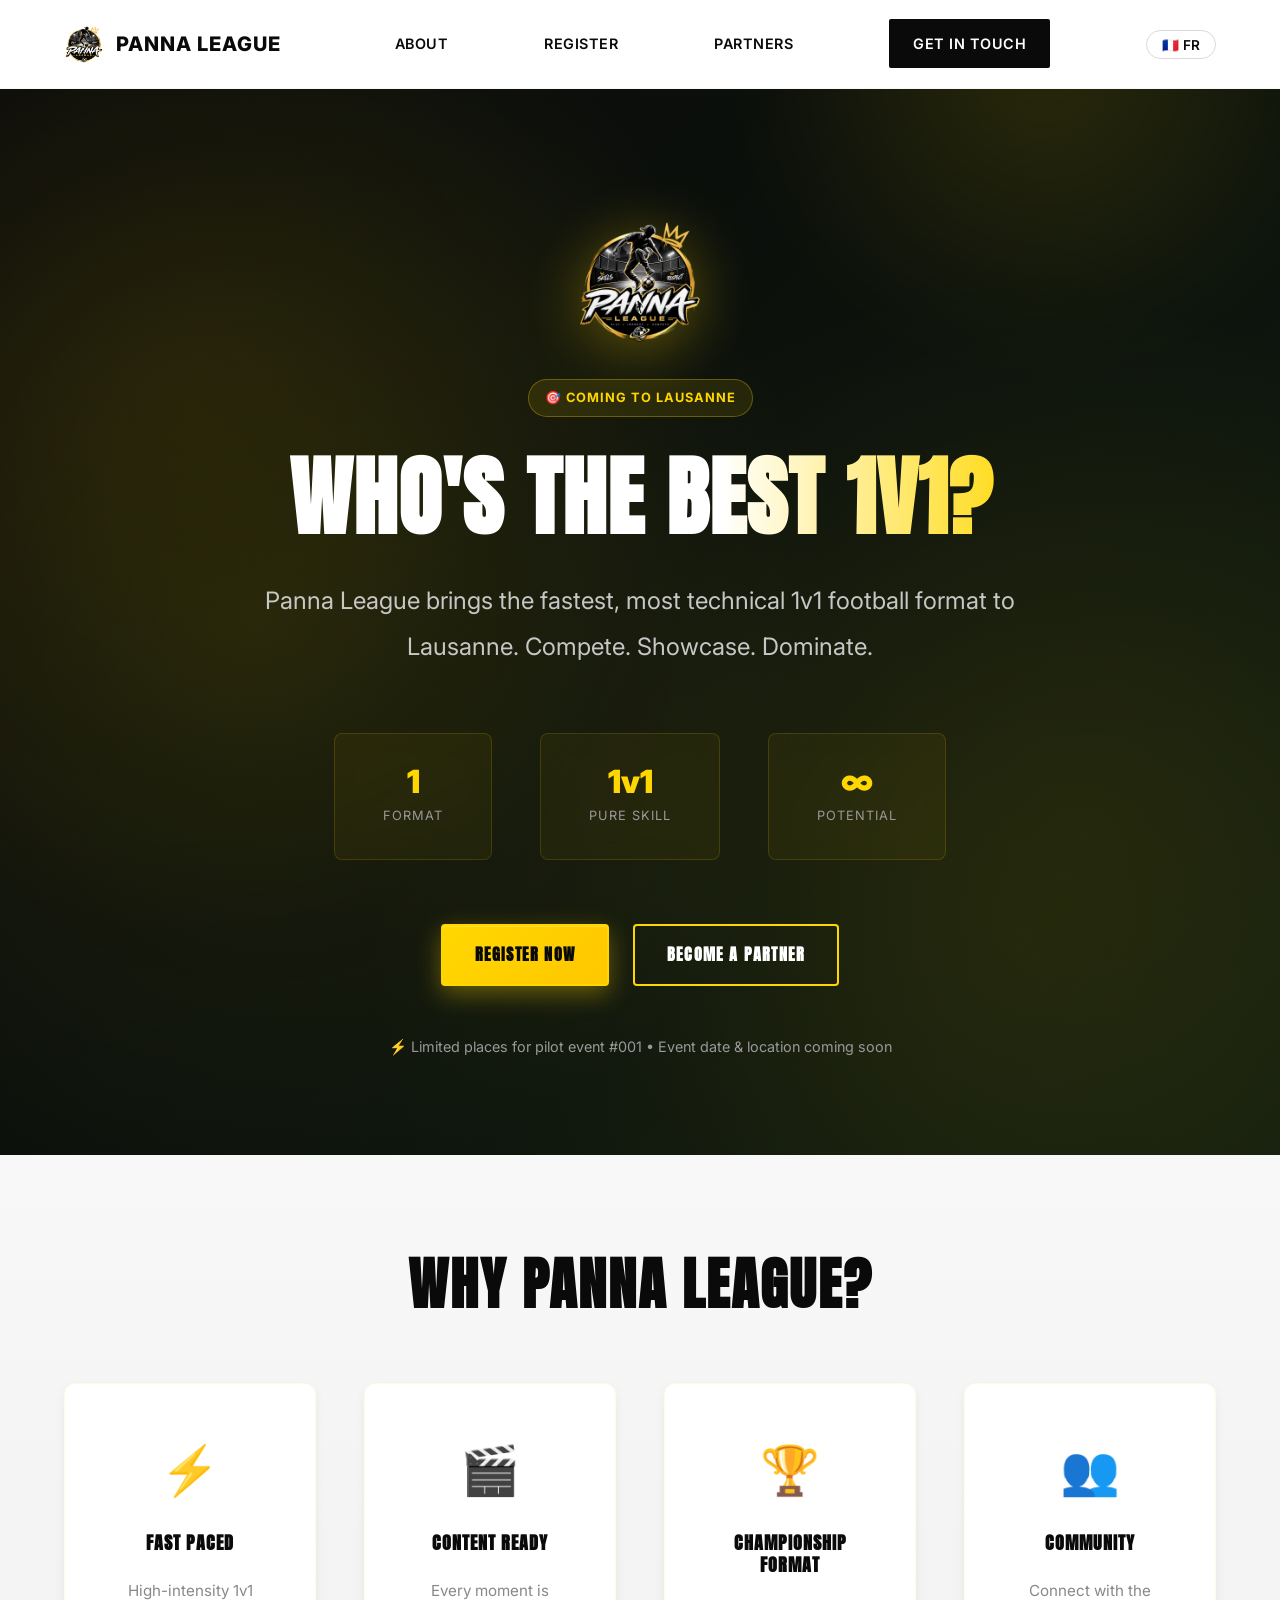
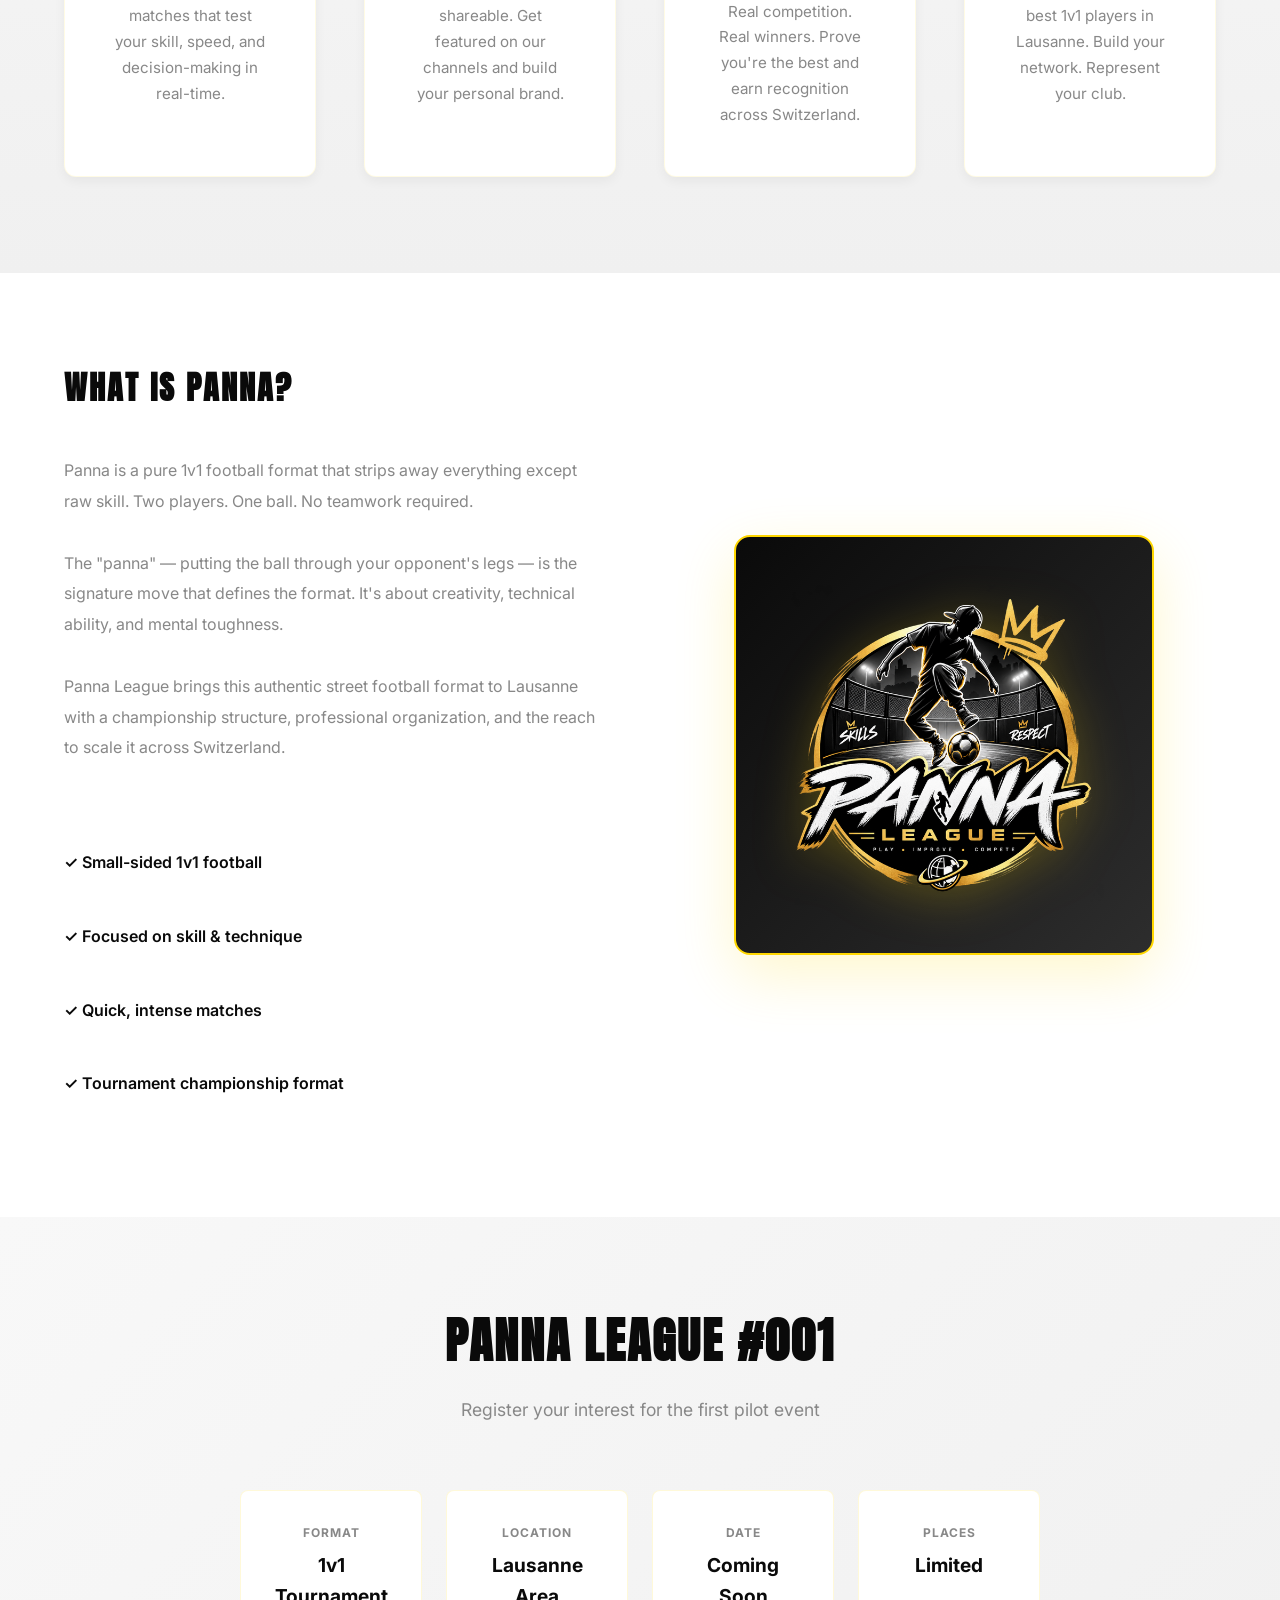
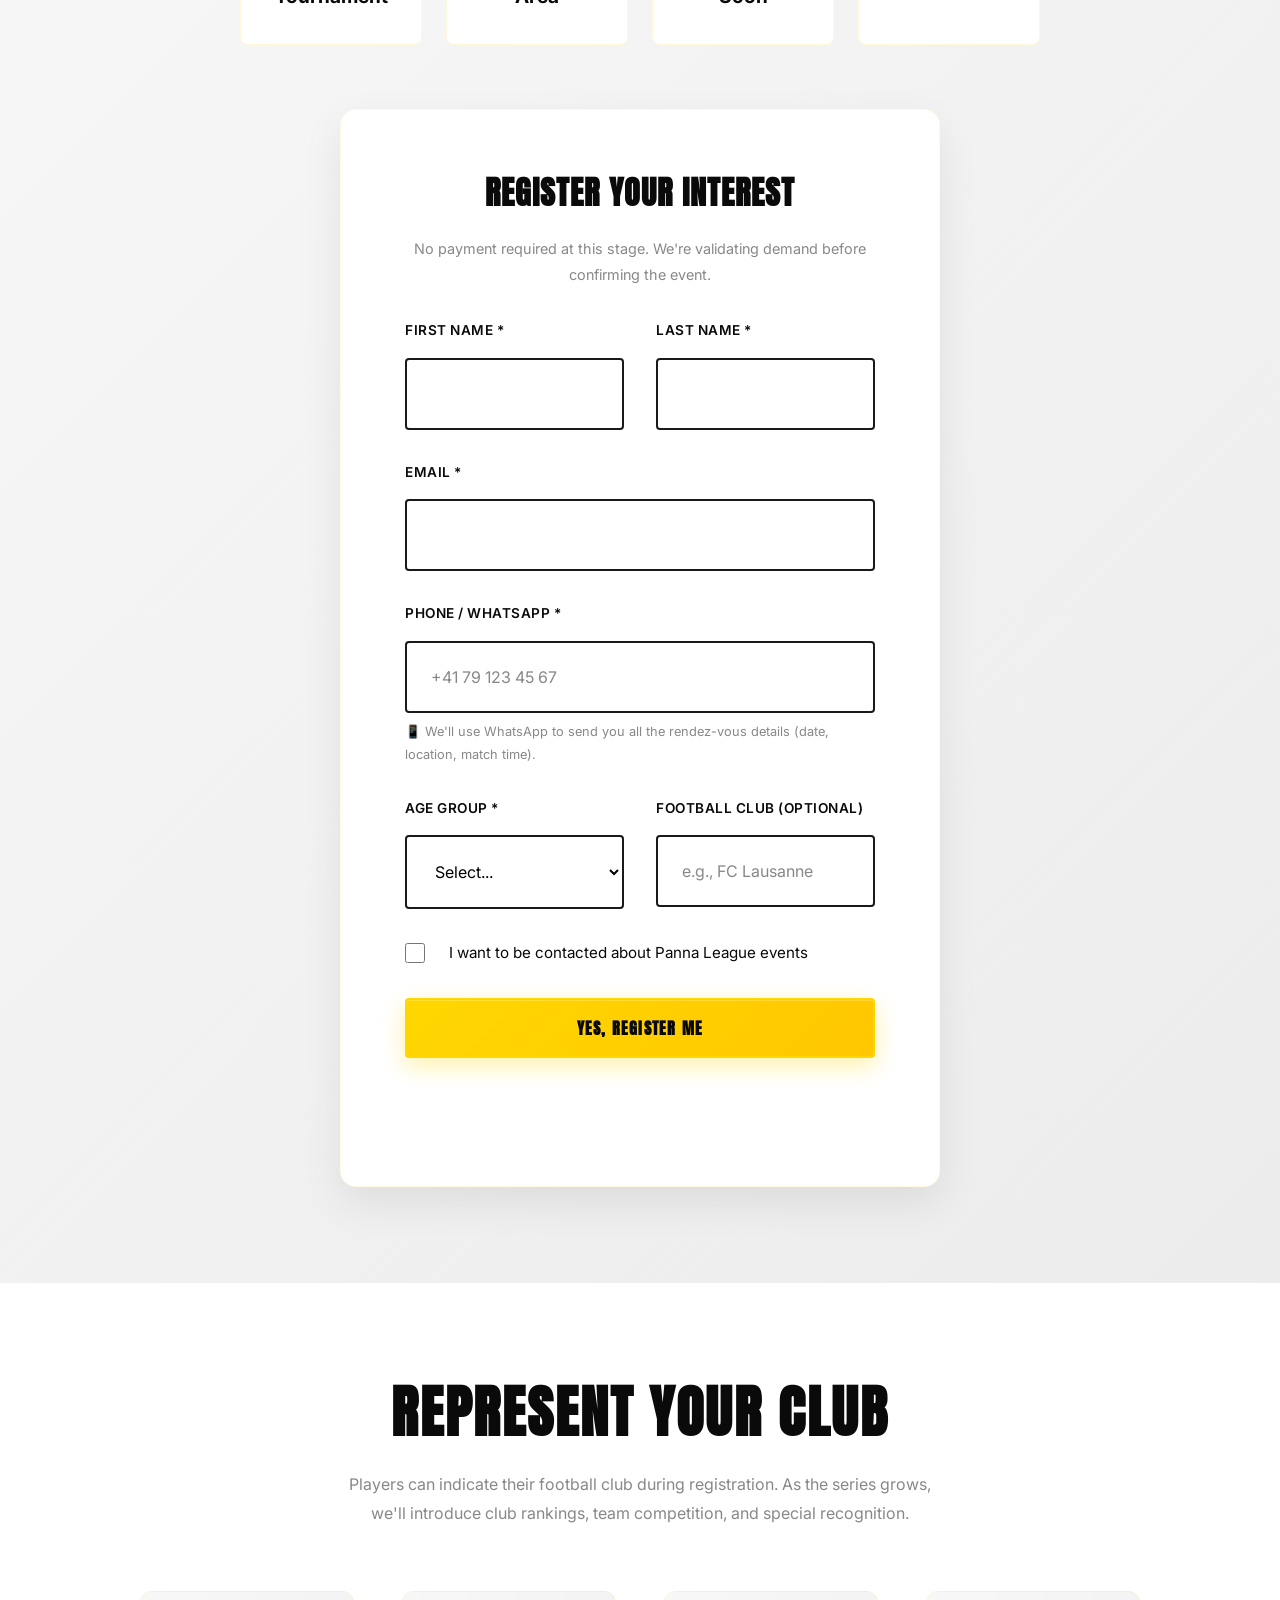
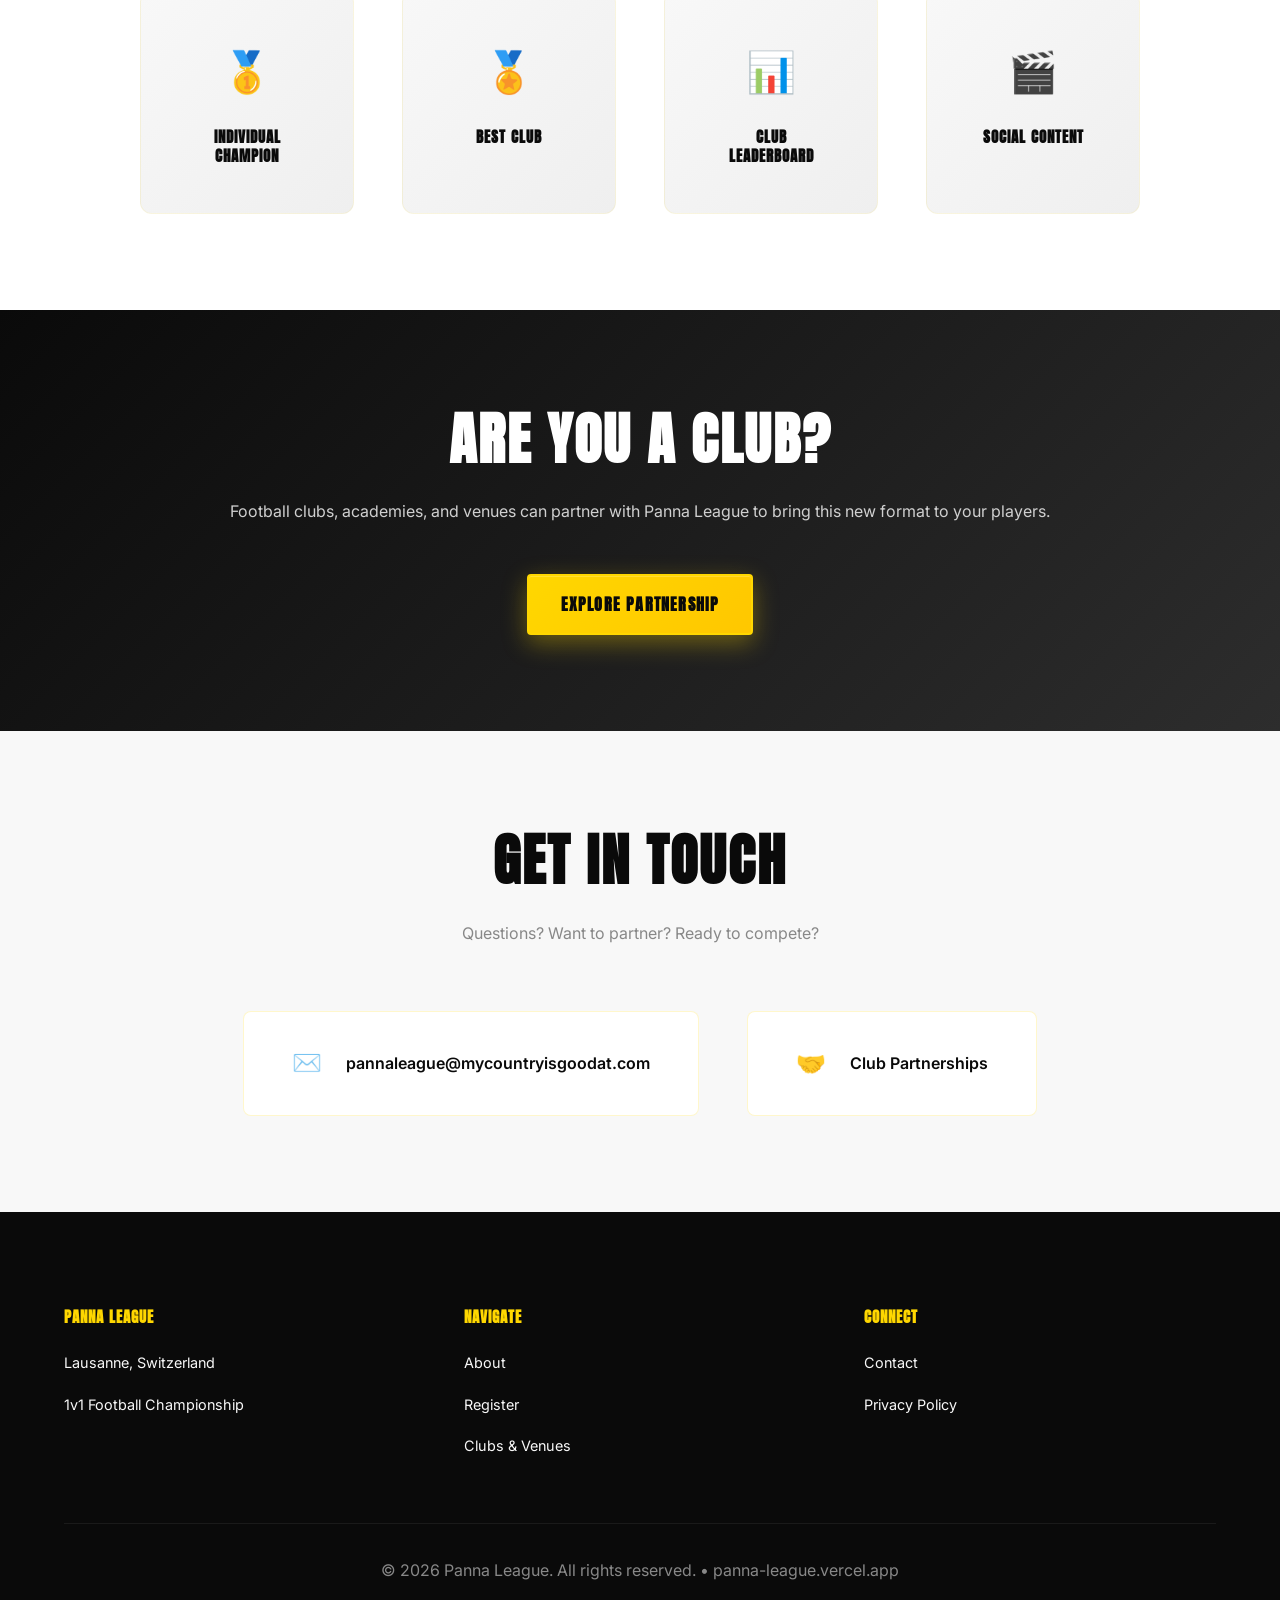
==== commit 11502e94: "Add files via upload" ====
--- a/en/index.html
+++ b/en/index.html
@@ -4,11 +4,18 @@
     <meta charset="UTF-8">
     <meta name="viewport" content="width=device-width, initial-scale=1.0">
     <meta name="description" content="Panna League - 1v1 Football Championship in Lausanne. Compete, showcase skills, and represent your club.">
-    <meta name="og:title" content="Panna League | 1v1 Football Challenge">
-    <meta name="og:description" content="Panna League brings competitive 1v1 football to Lausanne. Join the first pilot event #001.">
-    <meta name="og:image" content="https://panna-league.vercel.app/logo.png">
+    <meta property="og:title" content="Panna League | 1v1 Football Challenge">
+    <meta property="og:description" content="Panna League brings competitive 1v1 football to Lausanne. Join the first pilot event #001.">
+    <meta property="og:image" content="https://panna-league.vercel.app/assets/og-image.jpg">
+    <meta property="og:type" content="website">
+    <meta property="og:locale" content="en_US">
+    <meta property="og:url" content="https://panna-league.vercel.app/en/">
     <meta name="theme-color" content="#FFD700">
     <title>Panna League | 1v1 Football Championship</title>
+    <link rel="alternate" hreflang="fr" href="https://panna-league.vercel.app/">
+    <link rel="alternate" hreflang="en" href="https://panna-league.vercel.app/en/">
+    <link rel="alternate" hreflang="x-default" href="https://panna-league.vercel.app/">
+    <link rel="canonical" href="https://panna-league.vercel.app/en/">
     <link rel="icon" type="image/x-icon" href="/favicon.ico">
     <link rel="icon" type="image/png" sizes="160x160" href="/assets/logo-nav.png">
     <link rel="apple-touch-icon" href="/assets/apple-touch-icon.png">
@@ -27,12 +34,12 @@
                     <span class="logo-text">PANNA LEAGUE</span>
                 </a>
             </div>
-            <button class="hamburger" id="hamburger">
+            <button class="hamburger" id="hamburger" aria-label="Toggle navigation menu" aria-expanded="false" aria-controls="navMenu">
                 <span></span>
                 <span></span>
                 <span></span>
             </button>
-            <ul class="nav-menu" id="navMenu">
+            <ul class="nav-menu" id="navMenu" role="menu">
                 <li><a href="#about" class="nav-link">ABOUT</a></li>
                 <li><a href="#register" class="nav-link">REGISTER</a></li>
                 <li><a href="/en/club.html" class="nav-link">PARTNERS</a></li>
@@ -157,6 +164,7 @@
                     <p class="form-note">No payment required at this stage. We're validating demand before confirming the event.</p>
                     
                     <form class="player-form" id="playerForm" action="https://formspree.io/f/xgawrovp" method="POST">
+                        <input type="text" name="_gotcha" style="display:none" tabindex="-1" autocomplete="off">
                         <div class="form-row">
                             <div class="form-group">
                                 <label for="first-name">First Name *</label>
--- a/styles.css
+++ b/styles.css
@@ -232,6 +232,14 @@
     align-items: center;
 }
 
+.nav-menu li {
+    margin-left: var(--spacing-xl);
+}
+
+.nav-menu li:first-child {
+    margin-left: 0;
+}
+
 .nav-link {
     font-weight: 600;
     font-size: 0.9rem;
@@ -329,6 +337,15 @@
         border-bottom: 1px solid var(--color-off-white);
     }
 
+    .nav-menu li {
+        margin-left: 0;
+        margin-top: var(--spacing-md);
+    }
+
+    .nav-menu li:first-child {
+        margin-top: 0;
+    }
+
     .nav-menu.active {
         left: 0;
     }
@@ -406,10 +423,6 @@
     margin-bottom: var(--spacing-lg);
     text-transform: uppercase;
     font-size: clamp(2.5rem, 8vw, 4.5rem);
-    background: linear-gradient(90deg, #ffffff 0%, #ffffff 70%, var(--color-accent) 100%);
-    -webkit-background-clip: text;
-    -webkit-text-fill-color: transparent;
-    background-clip: text;
     letter-spacing: 1px;
     font-weight: 900;
 }
@@ -531,6 +544,21 @@
     background-color: var(--color-black);
     color: var(--color-white);
     transform: translateY(-2px);
+}
+
+/* On dark backgrounds (e.g. the premium hero), invert outline buttons so text/border stay visible */
+.hero-premium .btn-outline,
+.hero-secondary .btn-outline,
+.hero-register .btn-outline {
+    color: var(--color-white);
+    border-color: var(--color-accent);
+}
+
+.hero-premium .btn-outline:hover,
+.hero-secondary .btn-outline:hover,
+.hero-register .btn-outline:hover {
+    background-color: var(--color-accent);
+    color: var(--color-black);
 }
 
 .btn-large {
@@ -1660,7 +1688,7 @@
     }
 }
 
-.hero-title {
+.hero-premium .hero-title {
     color: var(--color-white);
     margin-bottom: var(--spacing-lg);
     text-transform: uppercase;
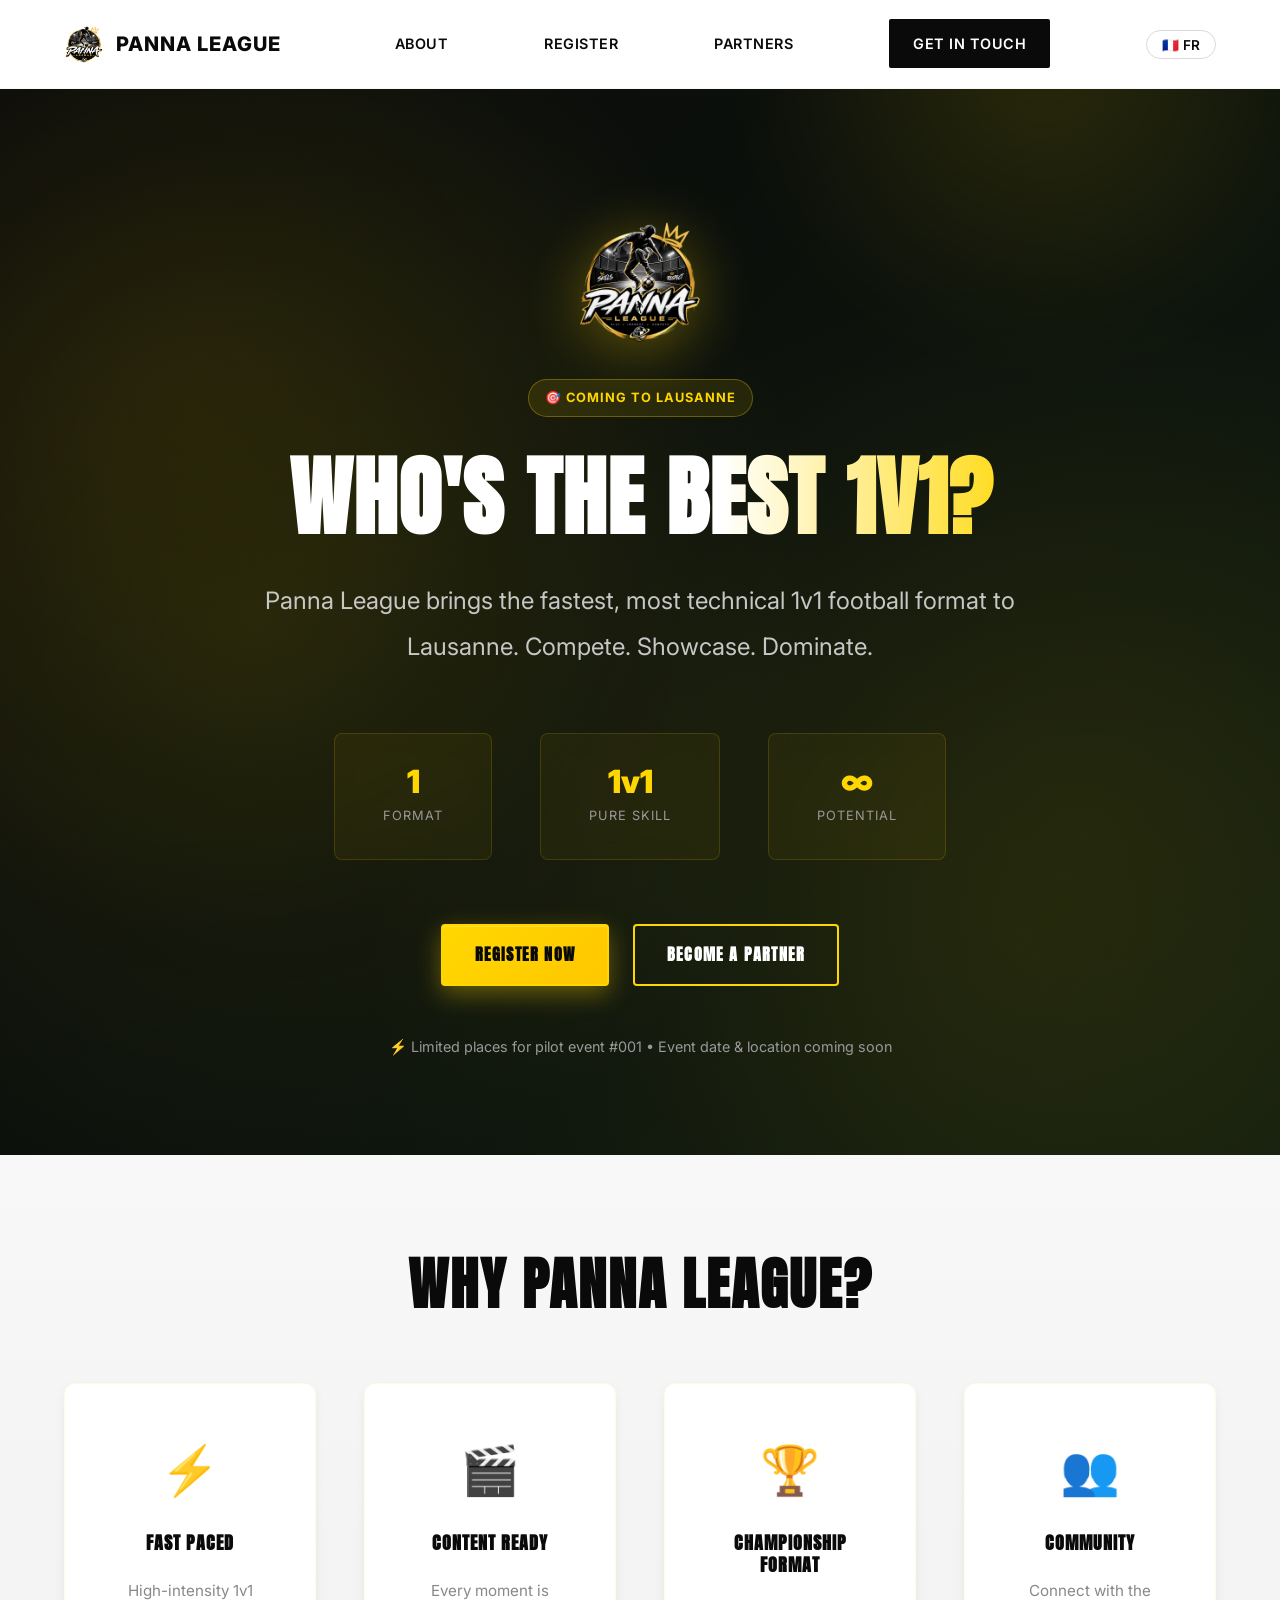
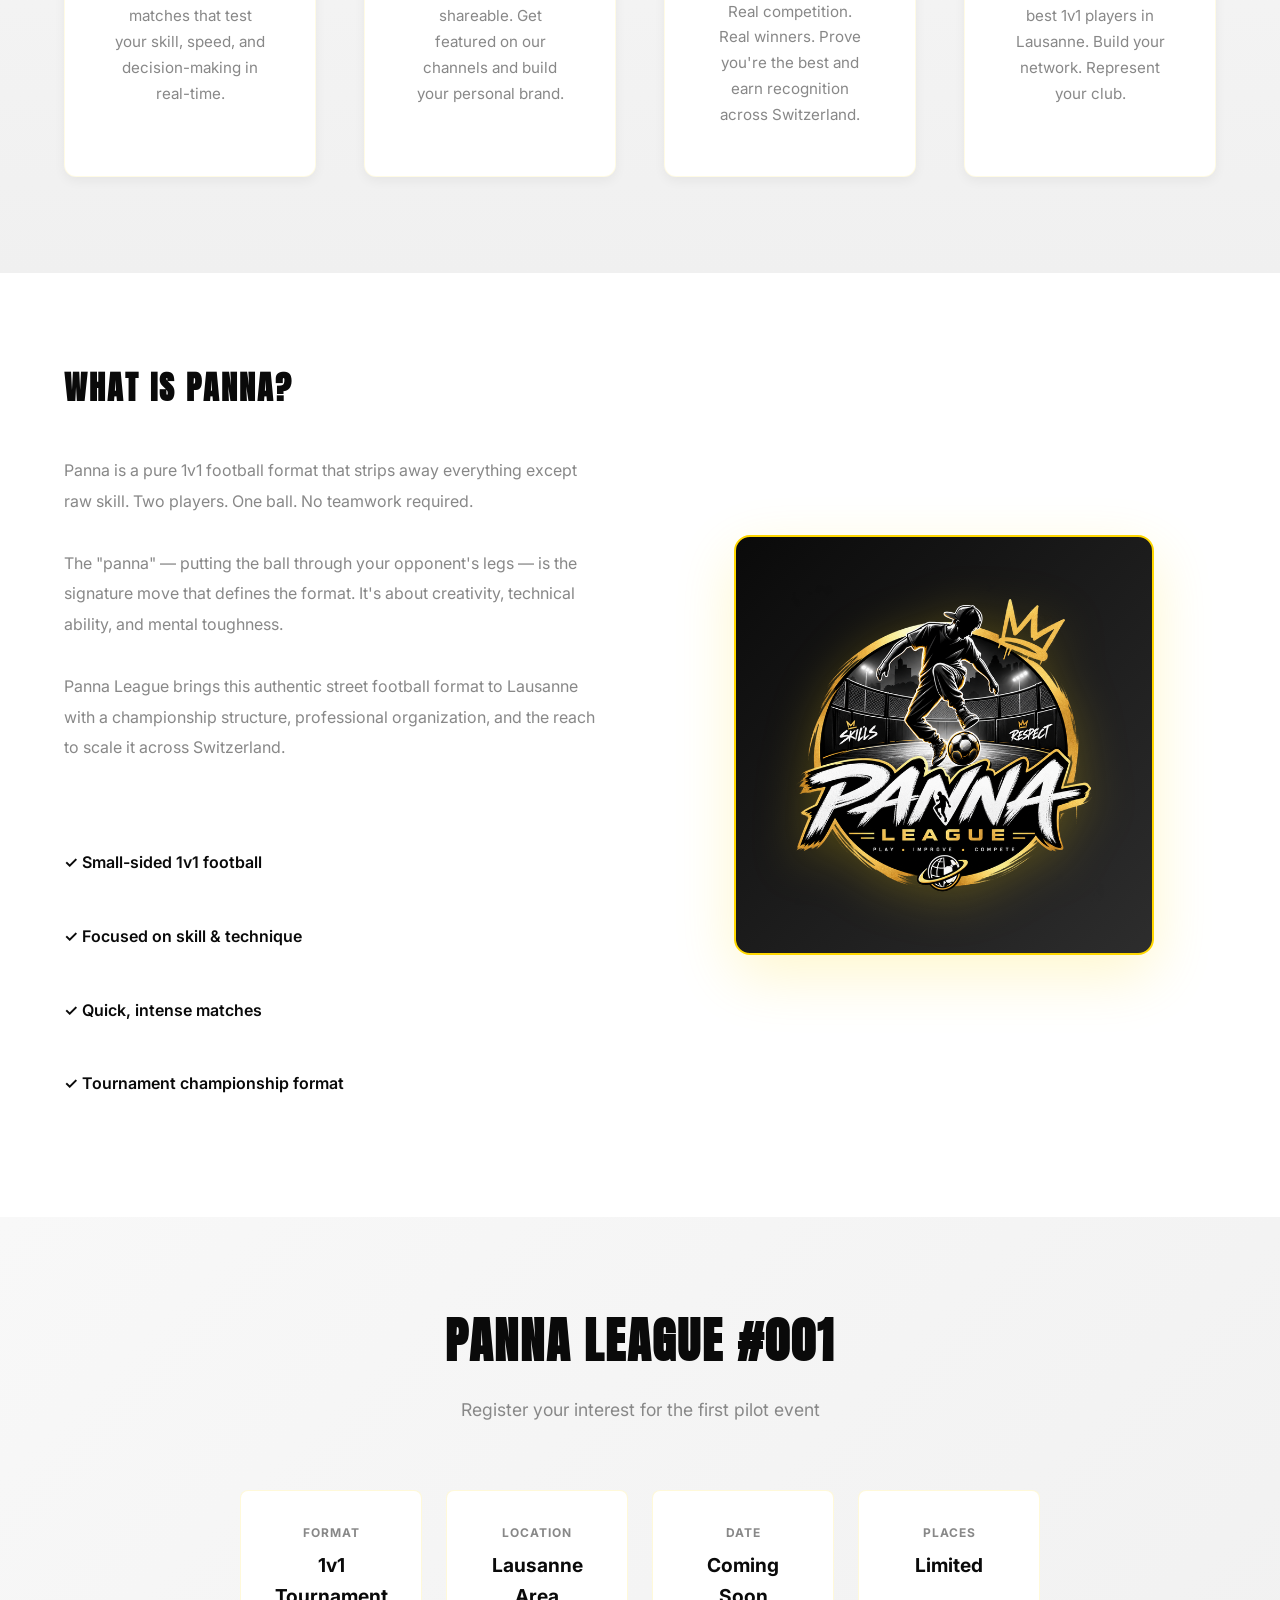
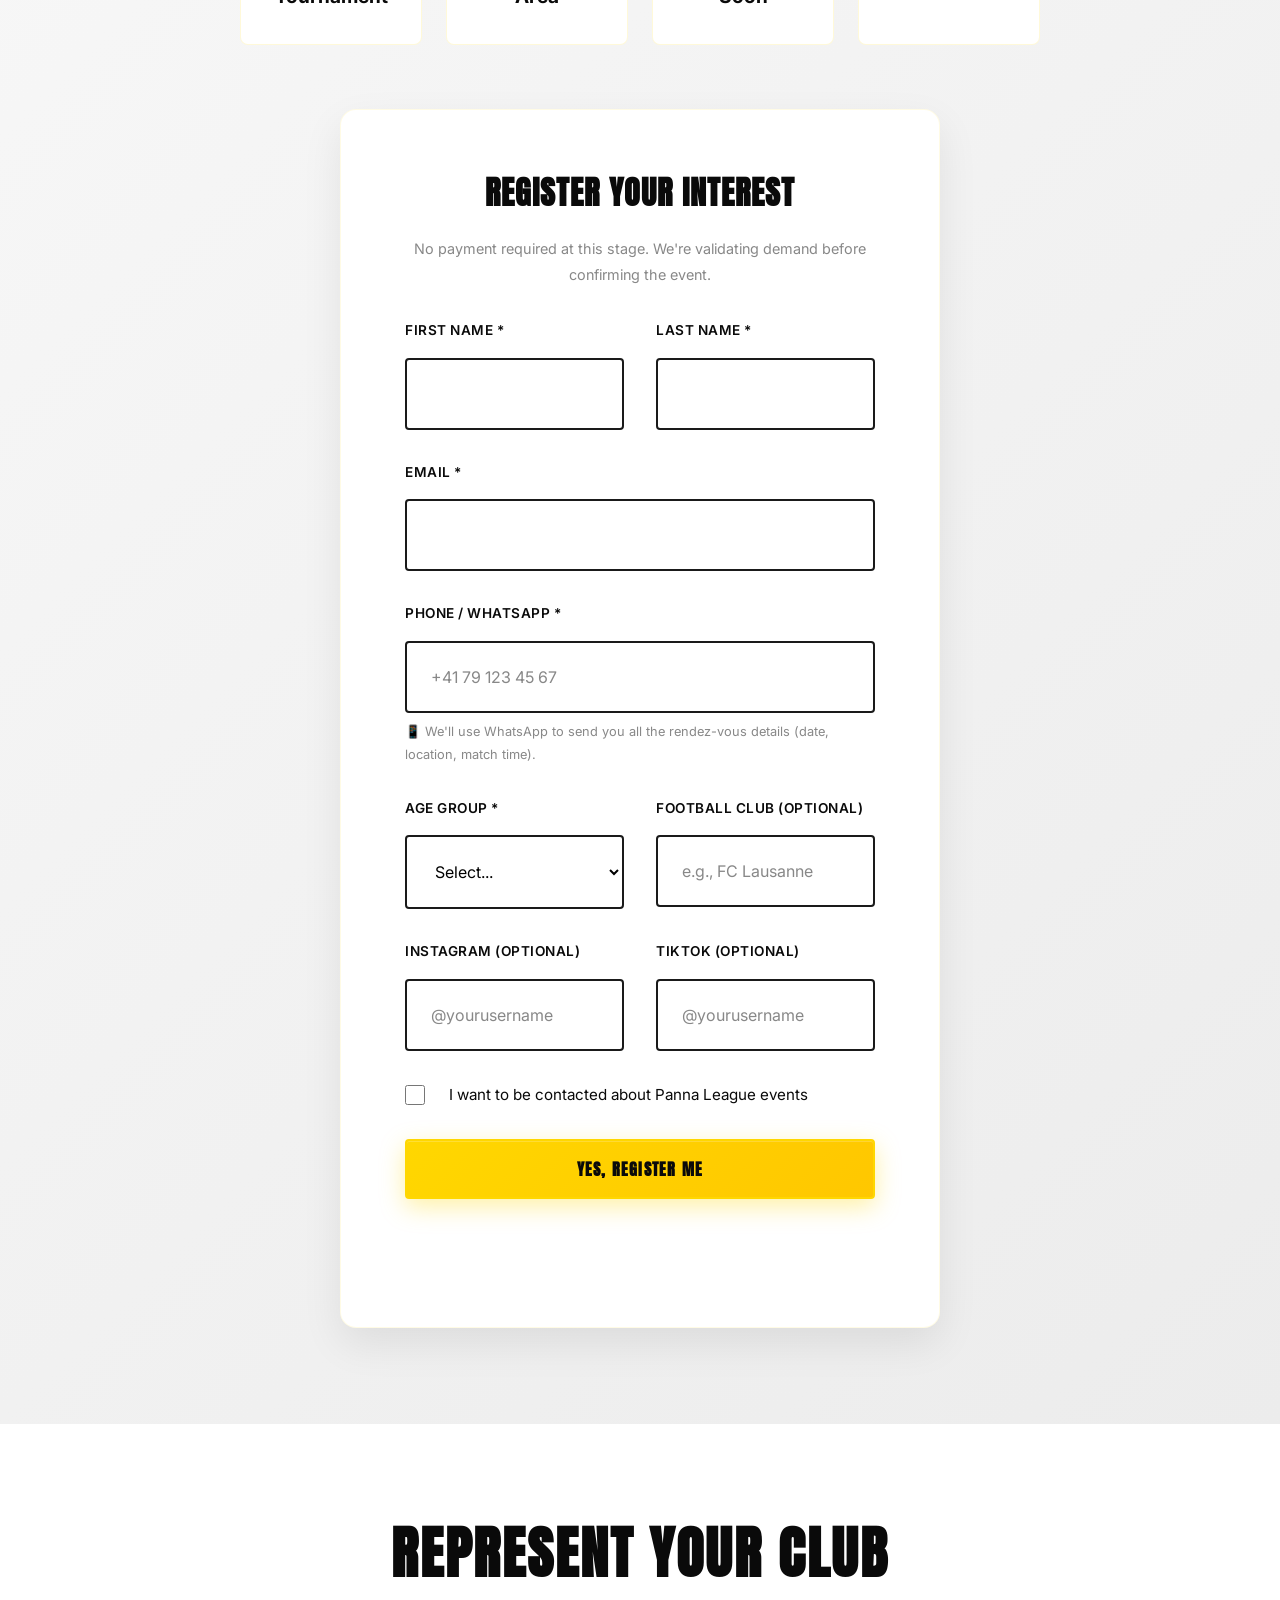
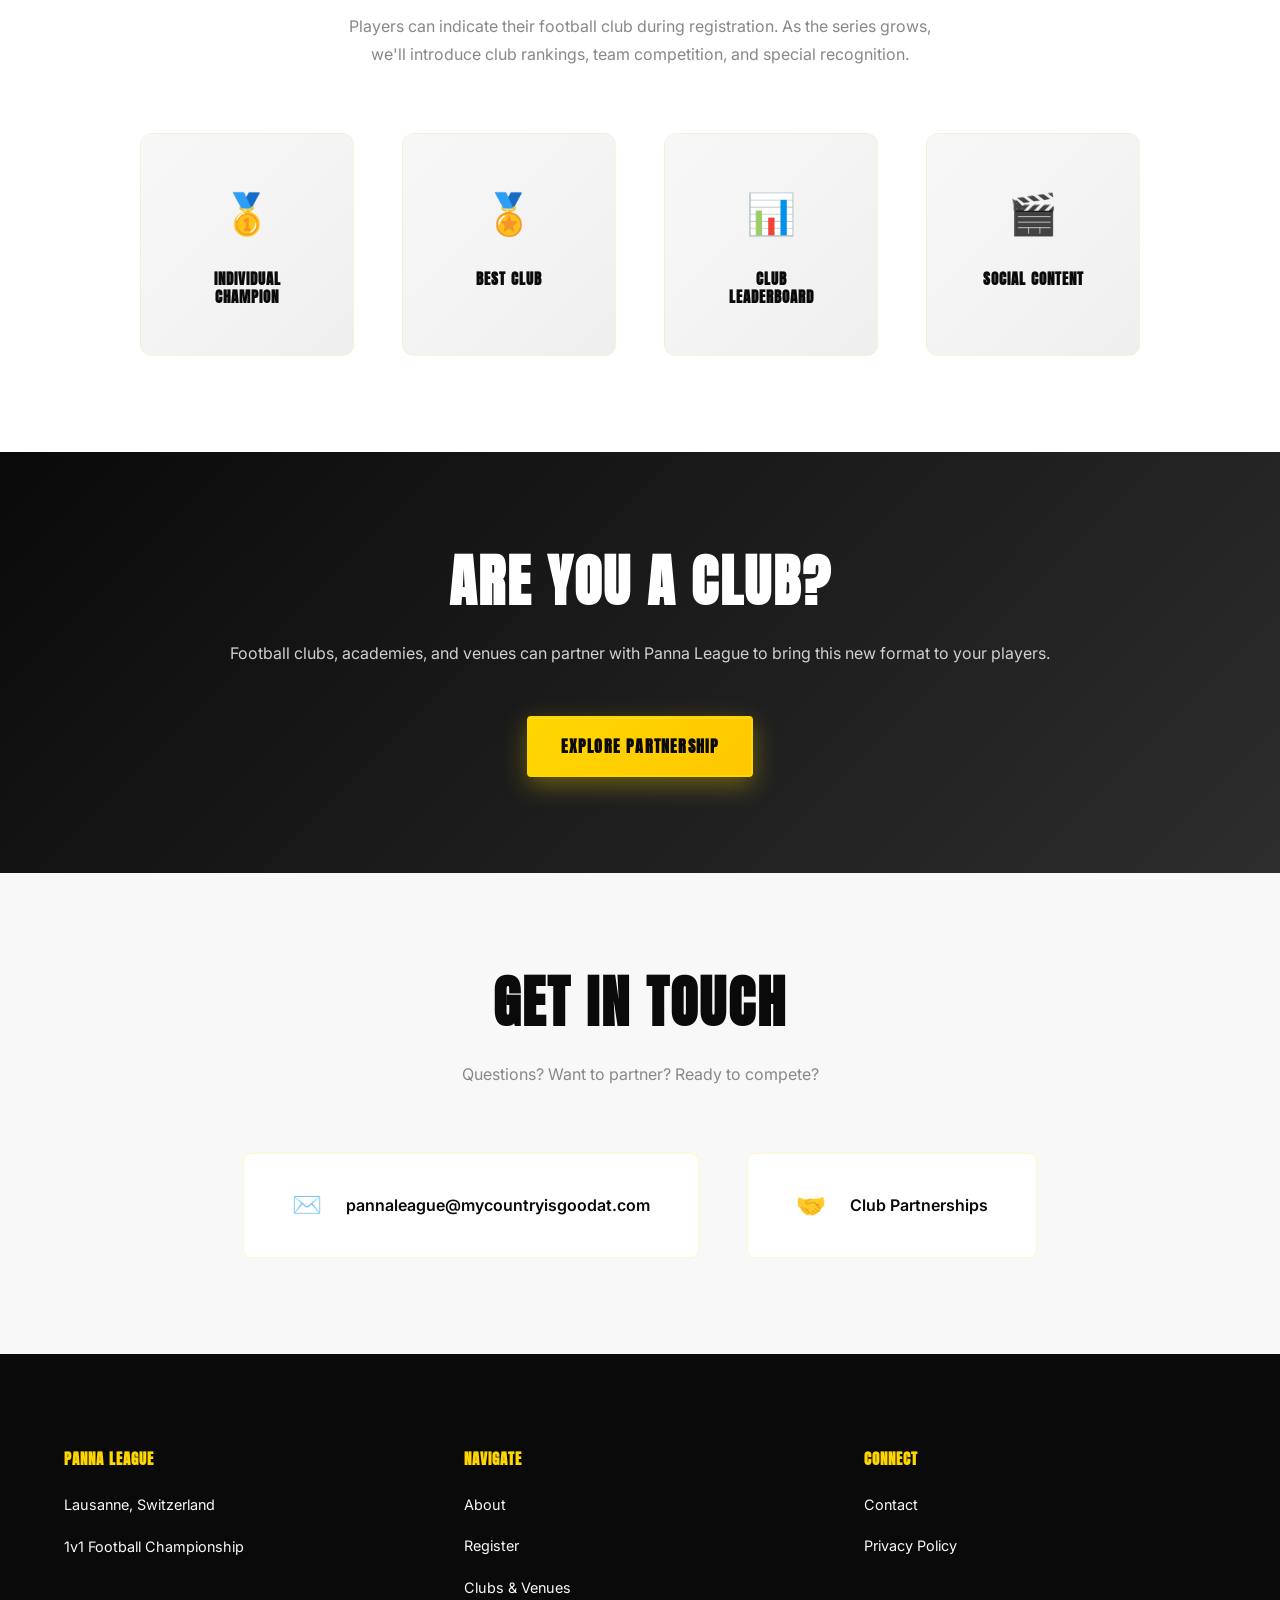
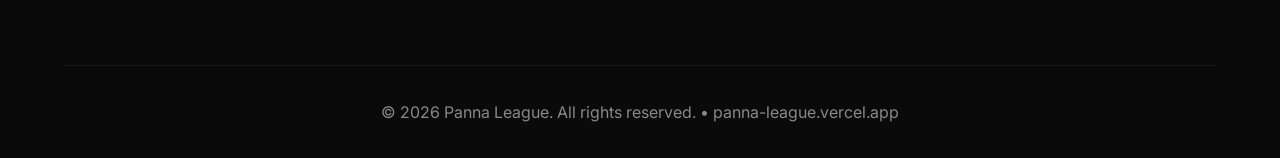
==== commit 68cda201: "Add files via upload" ====
--- a/en/index.html
+++ b/en/index.html
@@ -1,6 +1,14 @@
 <!DOCTYPE html>
 <html lang="en">
 <head>
+    <!-- Google tag (gtag.js) -->
+    <script async src="https://www.googletagmanager.com/gtag/js?id=G-HXHZ5R6NZJ"></script>
+    <script>
+        window.dataLayer = window.dataLayer || [];
+        function gtag(){dataLayer.push(arguments);}
+        gtag('js', new Date());
+        gtag('config', 'G-HXHZ5R6NZJ');
+    </script>
     <meta charset="UTF-8">
     <meta name="viewport" content="width=device-width, initial-scale=1.0">
     <meta name="description" content="Panna League - 1v1 Football Championship in Lausanne. Compete, showcase skills, and represent your club.">
@@ -205,6 +213,17 @@
                             </div>
                         </div>
 
+                        <div class="form-row">
+                            <div class="form-group">
+                                <label for="instagram">Instagram (optional)</label>
+                                <input type="text" id="instagram" name="instagram" placeholder="@yourusername">
+                            </div>
+                            <div class="form-group">
+                                <label for="tiktok">TikTok (optional)</label>
+                                <input type="text" id="tiktok" name="tiktok" placeholder="@yourusername">
+                            </div>
+                        </div>
+
                         <div class="form-group form-checkbox">
                             <input type="checkbox" id="contact-agree" name="contact_agree" required>
                             <label for="contact-agree">I want to be contacted about Panna League events</label>
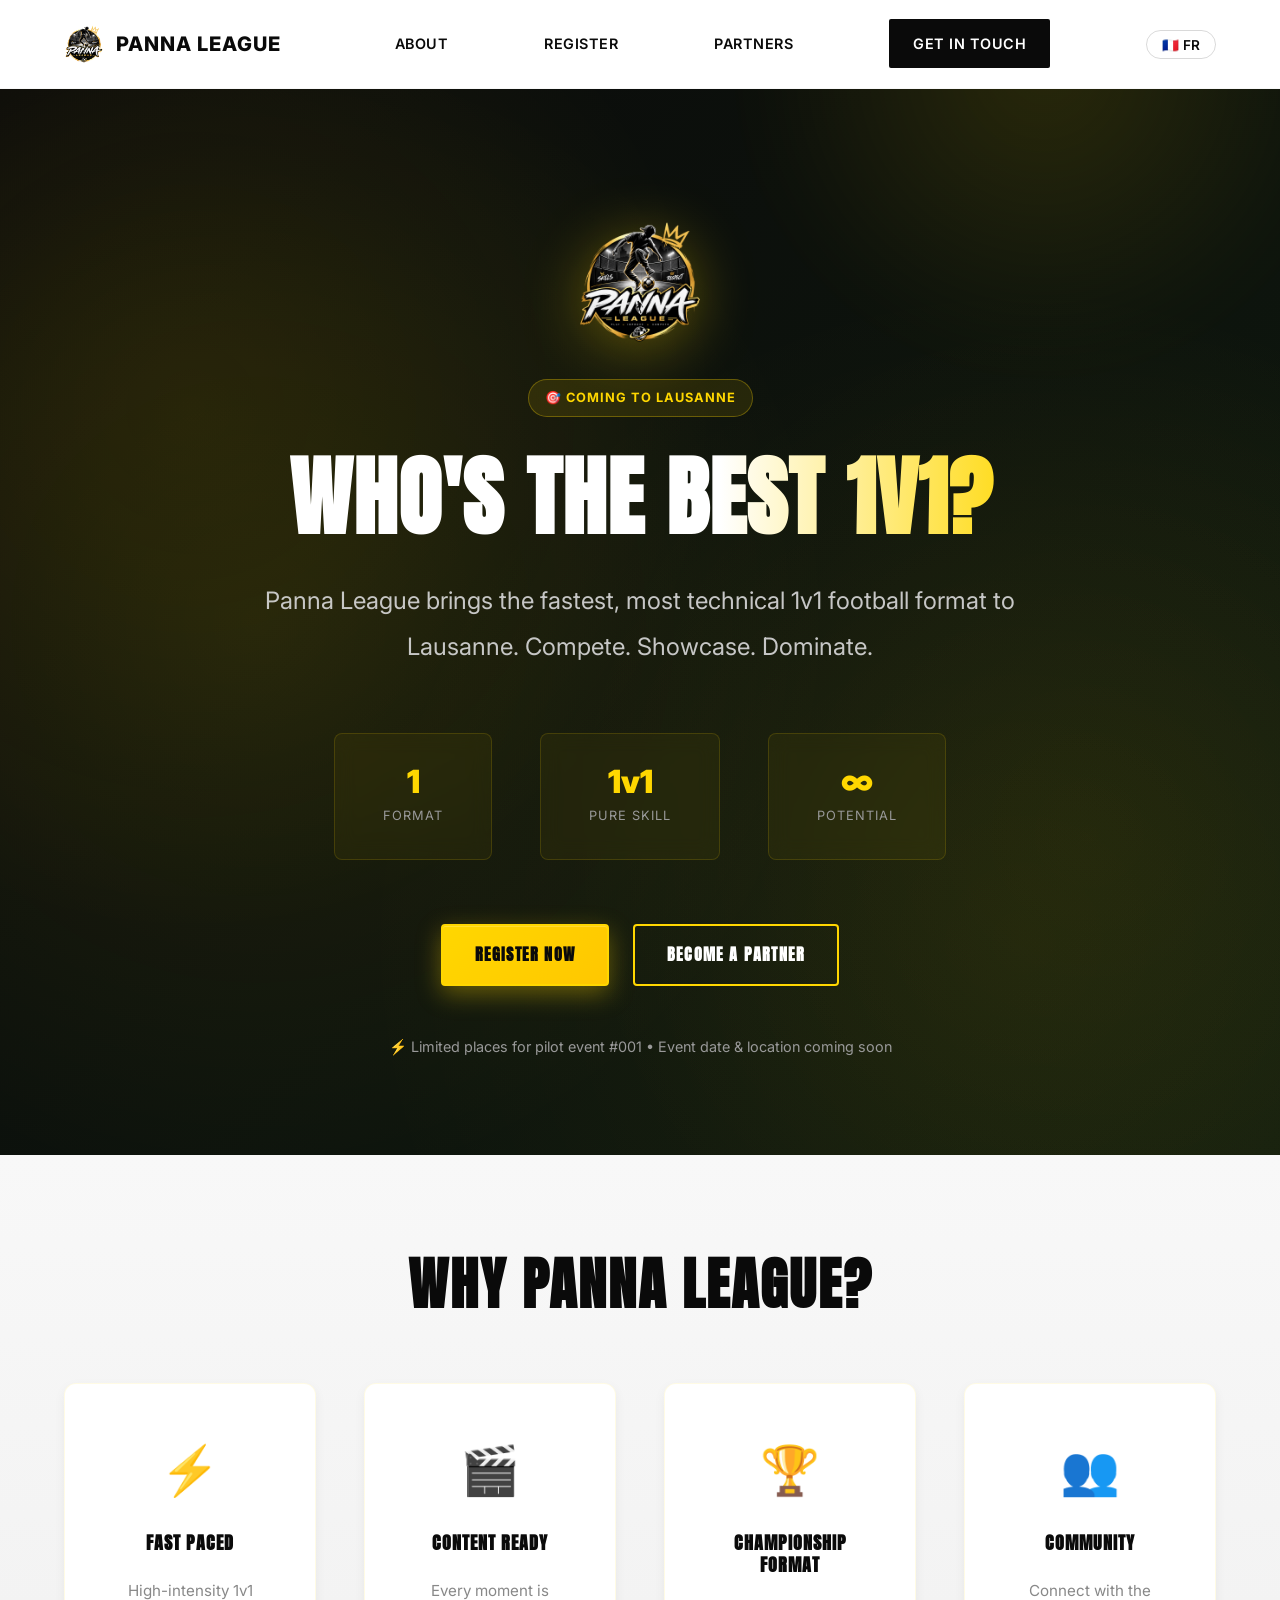
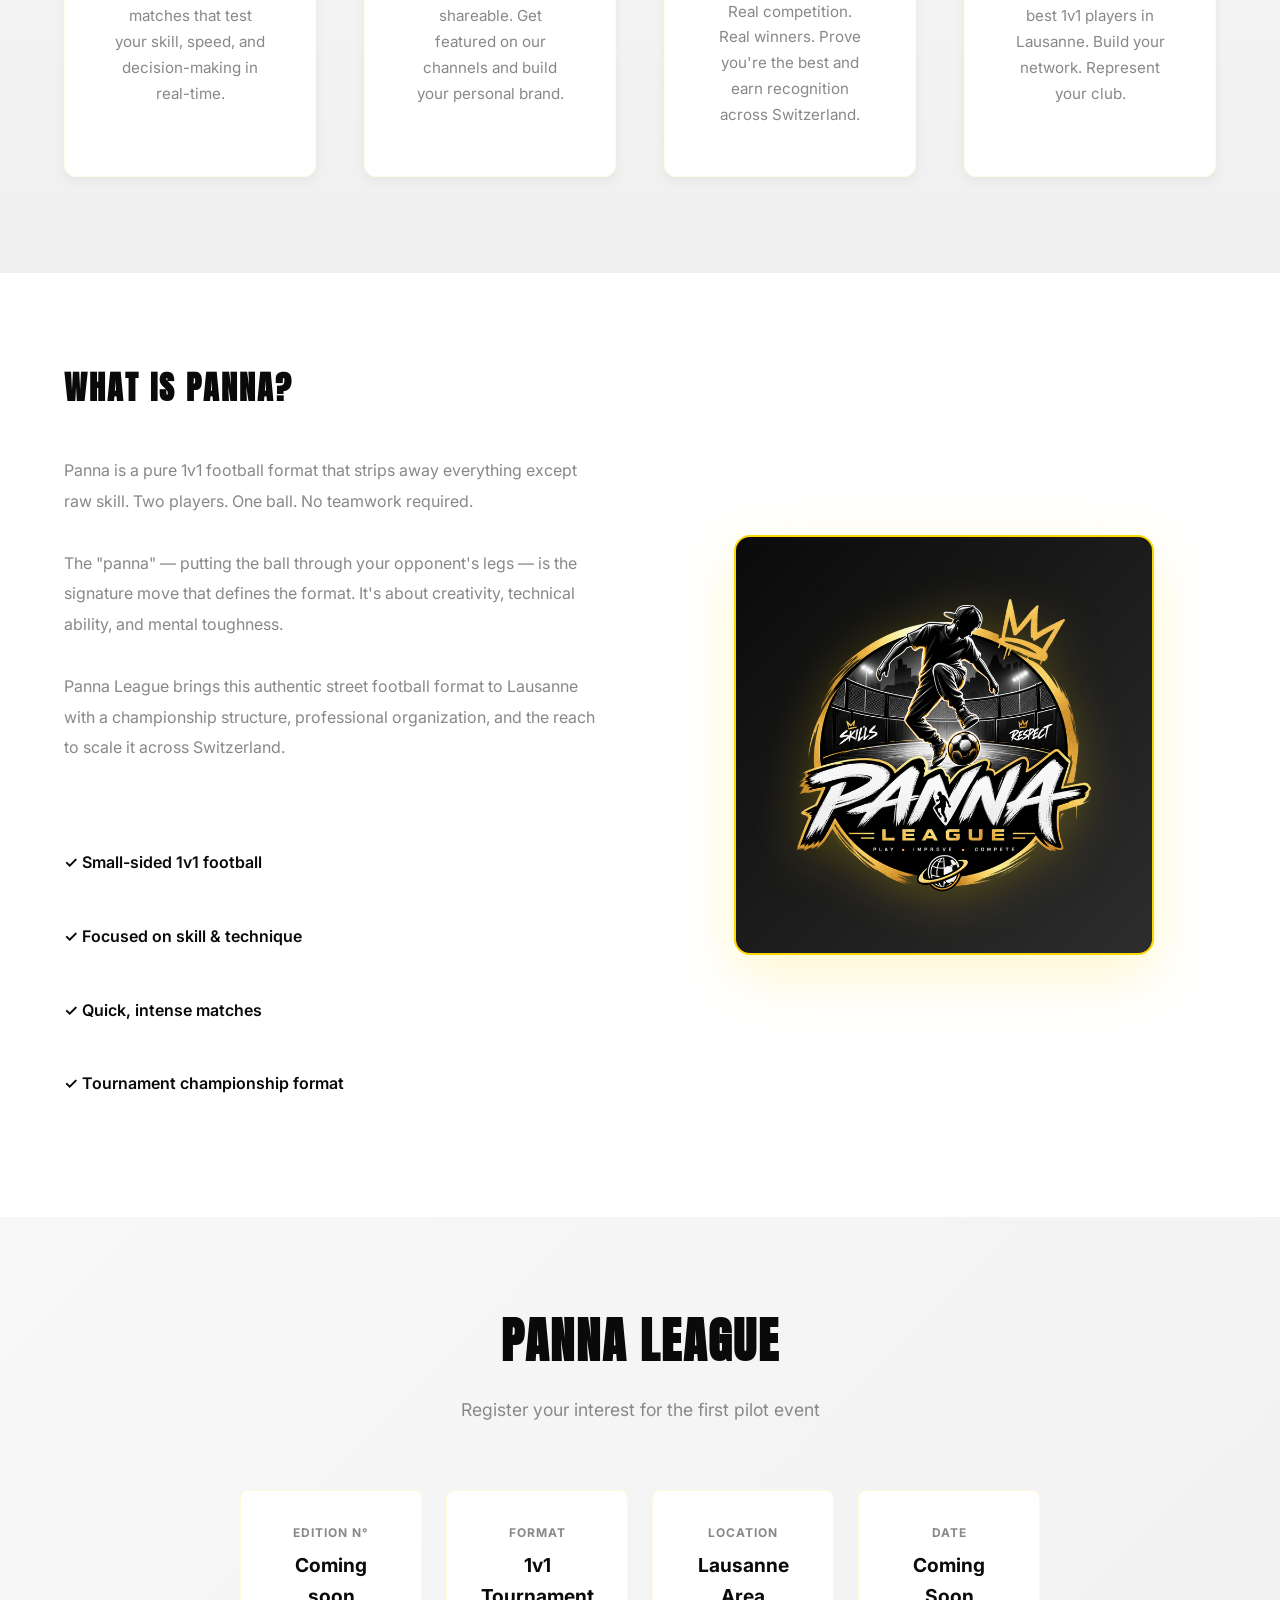
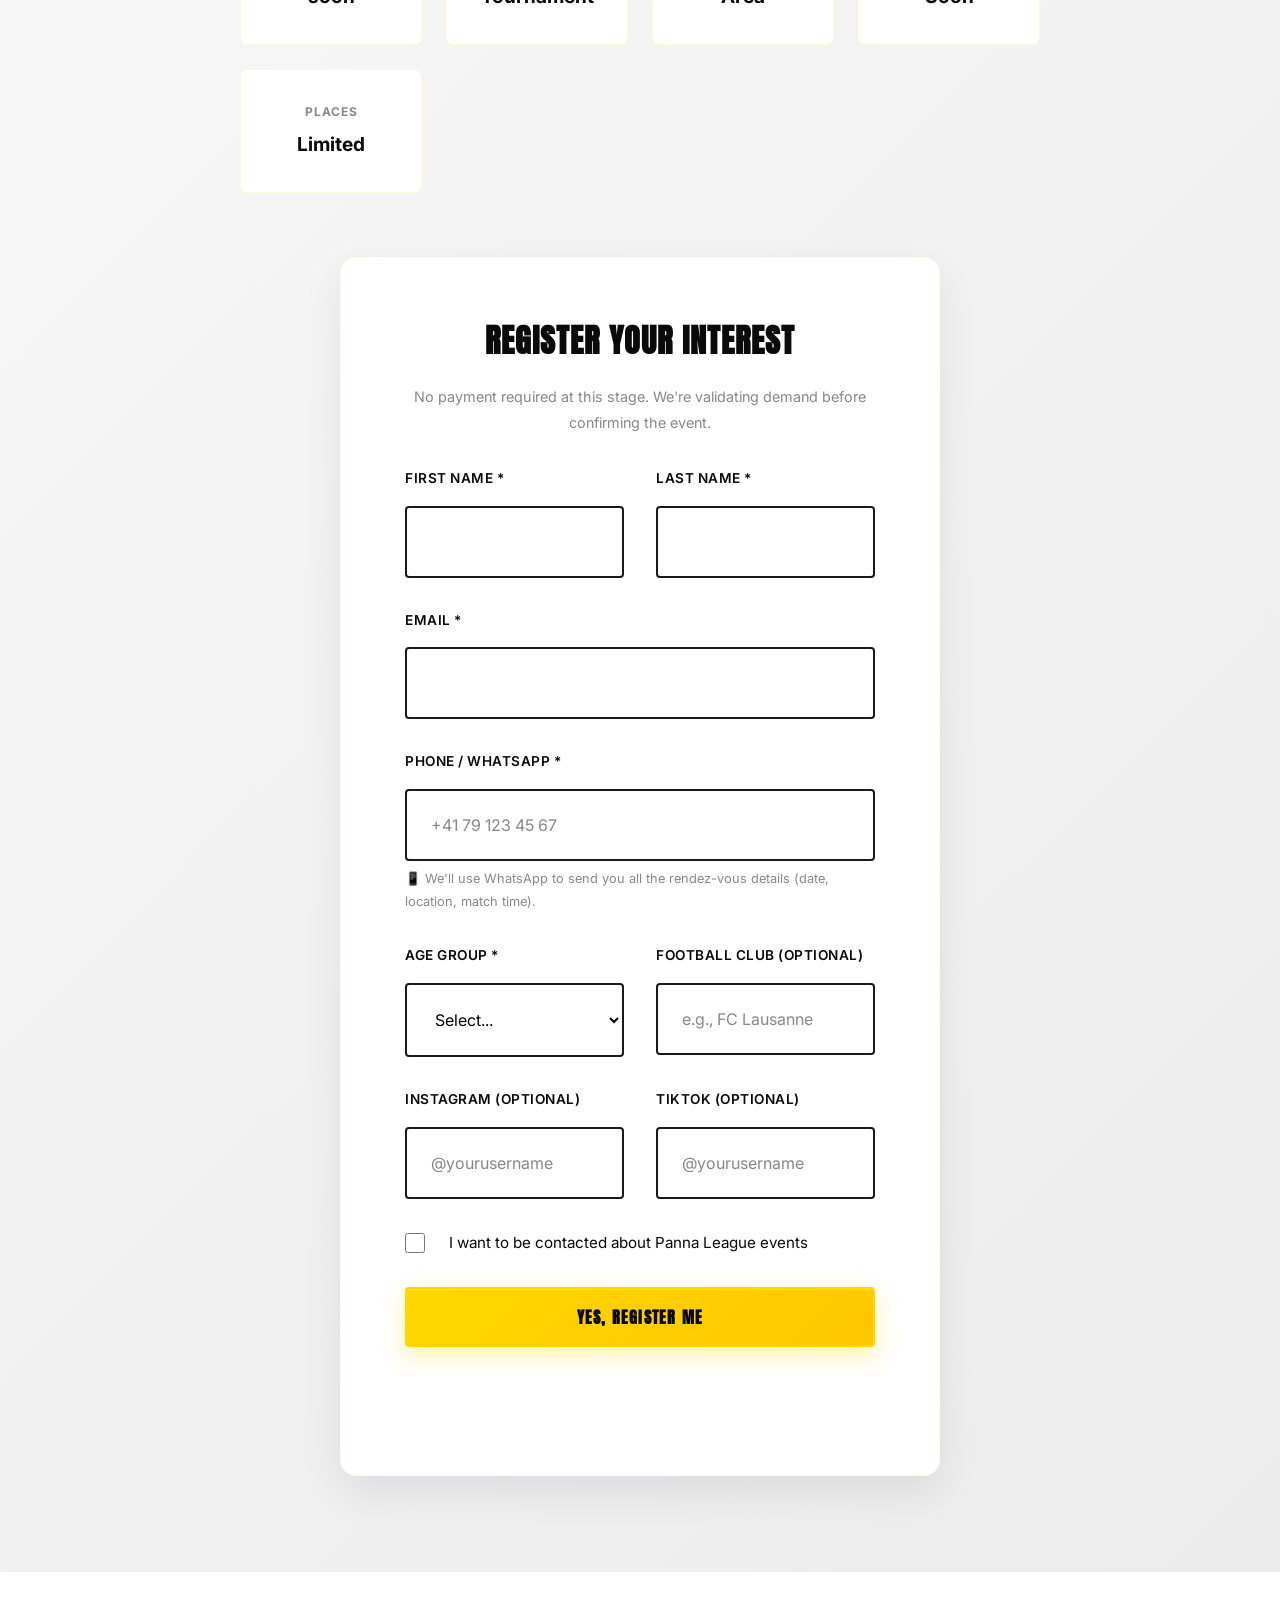
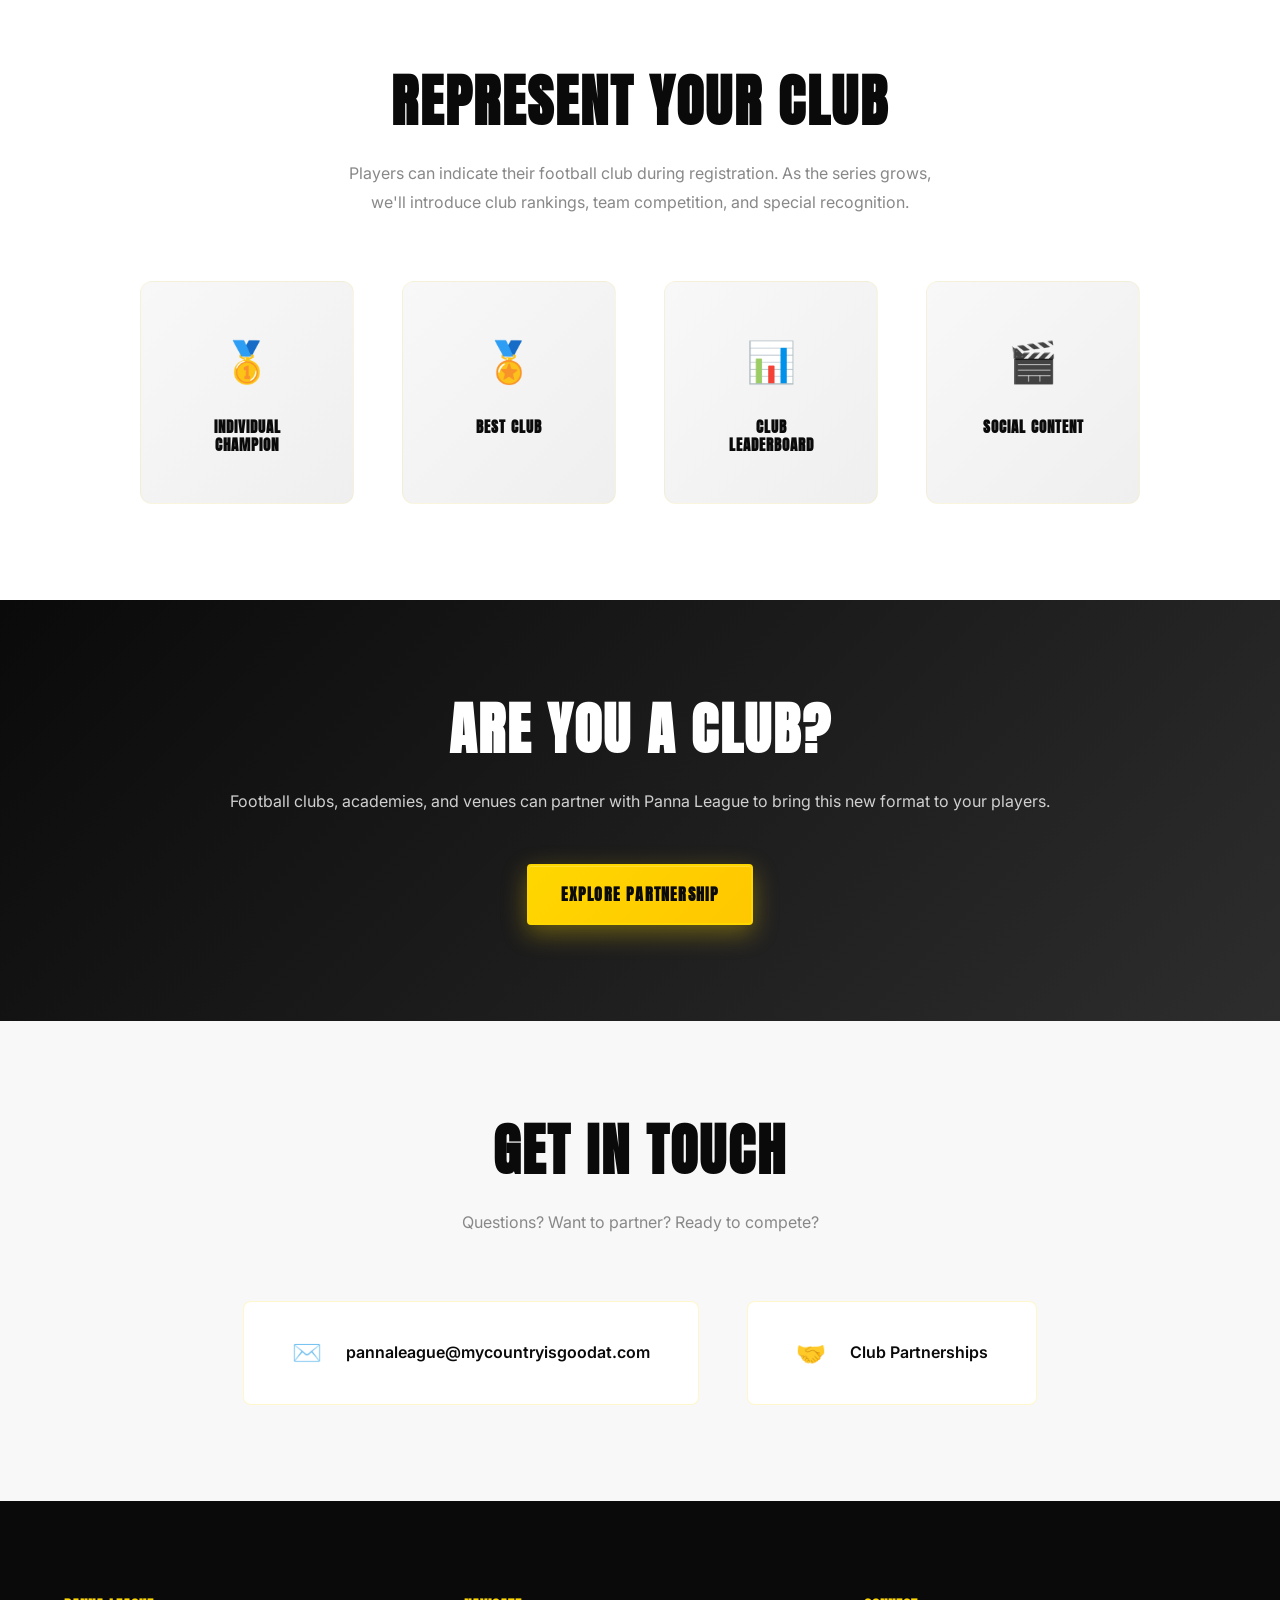
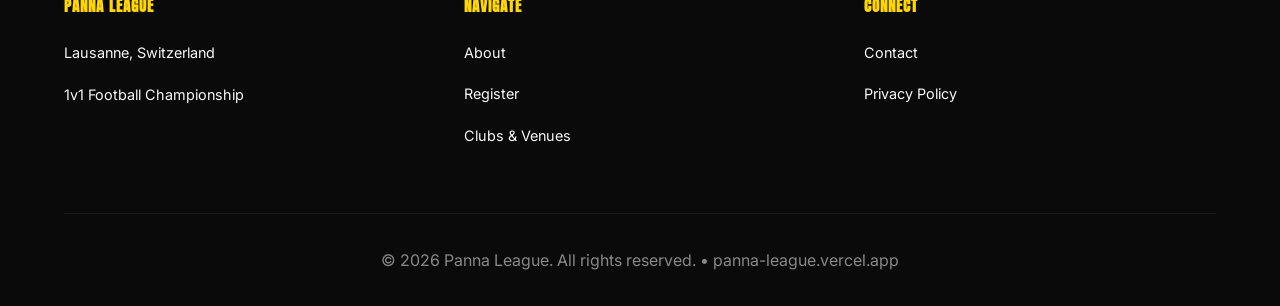
==== commit 8254394f: "Move edition number out of the title into its own real field The event card's <h2> is now just "PANN" ====
--- a/en/index.html
+++ b/en/index.html
@@ -145,26 +145,35 @@
     <section class="registration-cta" id="register">
         <div class="container">
             <div class="cta-content">
-                <h2>PANNA LEAGUE #001</h2>
+                <h2>PANNA LEAGUE</h2>
                 <p class="cta-subtitle">Register your interest for the first pilot event</p>
-                
+
                 <div class="event-info">
+                    <div class="info-item">
+                        <span class="info-label">EDITION N°</span>
+                        <span class="info-value" data-event-field="edition">Coming soon</span>
+                    </div>
                     <div class="info-item">
                         <span class="info-label">FORMAT</span>
                         <span class="info-value">1v1 Tournament</span>
                     </div>
                     <div class="info-item">
                         <span class="info-label">LOCATION</span>
-                        <span class="info-value">Lausanne Area</span>
+                        <span class="info-value" data-event-field="location">Lausanne Area</span>
                     </div>
                     <div class="info-item">
                         <span class="info-label">DATE</span>
-                        <span class="info-value">Coming Soon</span>
+                        <span class="info-value" data-event-field="date">Coming Soon</span>
                     </div>
                     <div class="info-item">
                         <span class="info-label">PLACES</span>
-                        <span class="info-value">Limited</span>
-                    </div>
+                        <span class="info-value" data-event-field="players">Limited</span>
+                    </div>
+                </div>
+
+                <div class="upcoming-events" id="upcoming-events" style="display:none;">
+                    <p class="upcoming-events-title">More cities</p>
+                    <div class="upcoming-events-list" id="upcoming-events-list"></div>
                 </div>
 
                 <div class="form-wrapper">
--- a/styles.css
+++ b/styles.css
@@ -785,6 +785,58 @@
     line-height: 1.8;
 }
 
+/* Upcoming Cities — populated live from the CRM, hidden until there's a
+   real announced second event to show (no placeholder cards). Each city
+   reuses .event-info/.info-item (light pages) or .event-details/
+   .event-detail-item (register.html's dark card) — the exact same field
+   layout as the one featured event above — just generated per event. */
+.upcoming-events {
+    margin-top: var(--spacing-2xl);
+}
+
+.upcoming-events-title {
+    text-align: center;
+    font-size: 0.8rem;
+    letter-spacing: 2px;
+    text-transform: uppercase;
+    color: var(--color-light-gray);
+    margin-bottom: var(--spacing-lg);
+}
+
+.upcoming-events-list {
+    display: flex;
+    flex-direction: column;
+    gap: var(--spacing-xl);
+}
+
+.upcoming-event-heading {
+    text-align: center;
+    font-family: var(--font-display);
+    font-size: 1.3rem;
+    letter-spacing: 1px;
+    text-transform: uppercase;
+    color: var(--color-black);
+    margin-bottom: var(--spacing-xs);
+}
+
+.event-card .upcoming-event-heading {
+    color: var(--color-white);
+}
+
+.upcoming-event-status {
+    display: block;
+    width: fit-content;
+    margin: 0 auto var(--spacing-md);
+    padding: 3px 12px;
+    border-radius: 999px;
+    font-size: 0.65rem;
+    font-weight: 700;
+    letter-spacing: 1px;
+    text-transform: uppercase;
+    color: var(--color-black);
+    background: linear-gradient(135deg, #FFD700 0%, #FFC700 100%);
+}
+
 /* ========================================
    9. BENEFIT CARDS
    ======================================== */
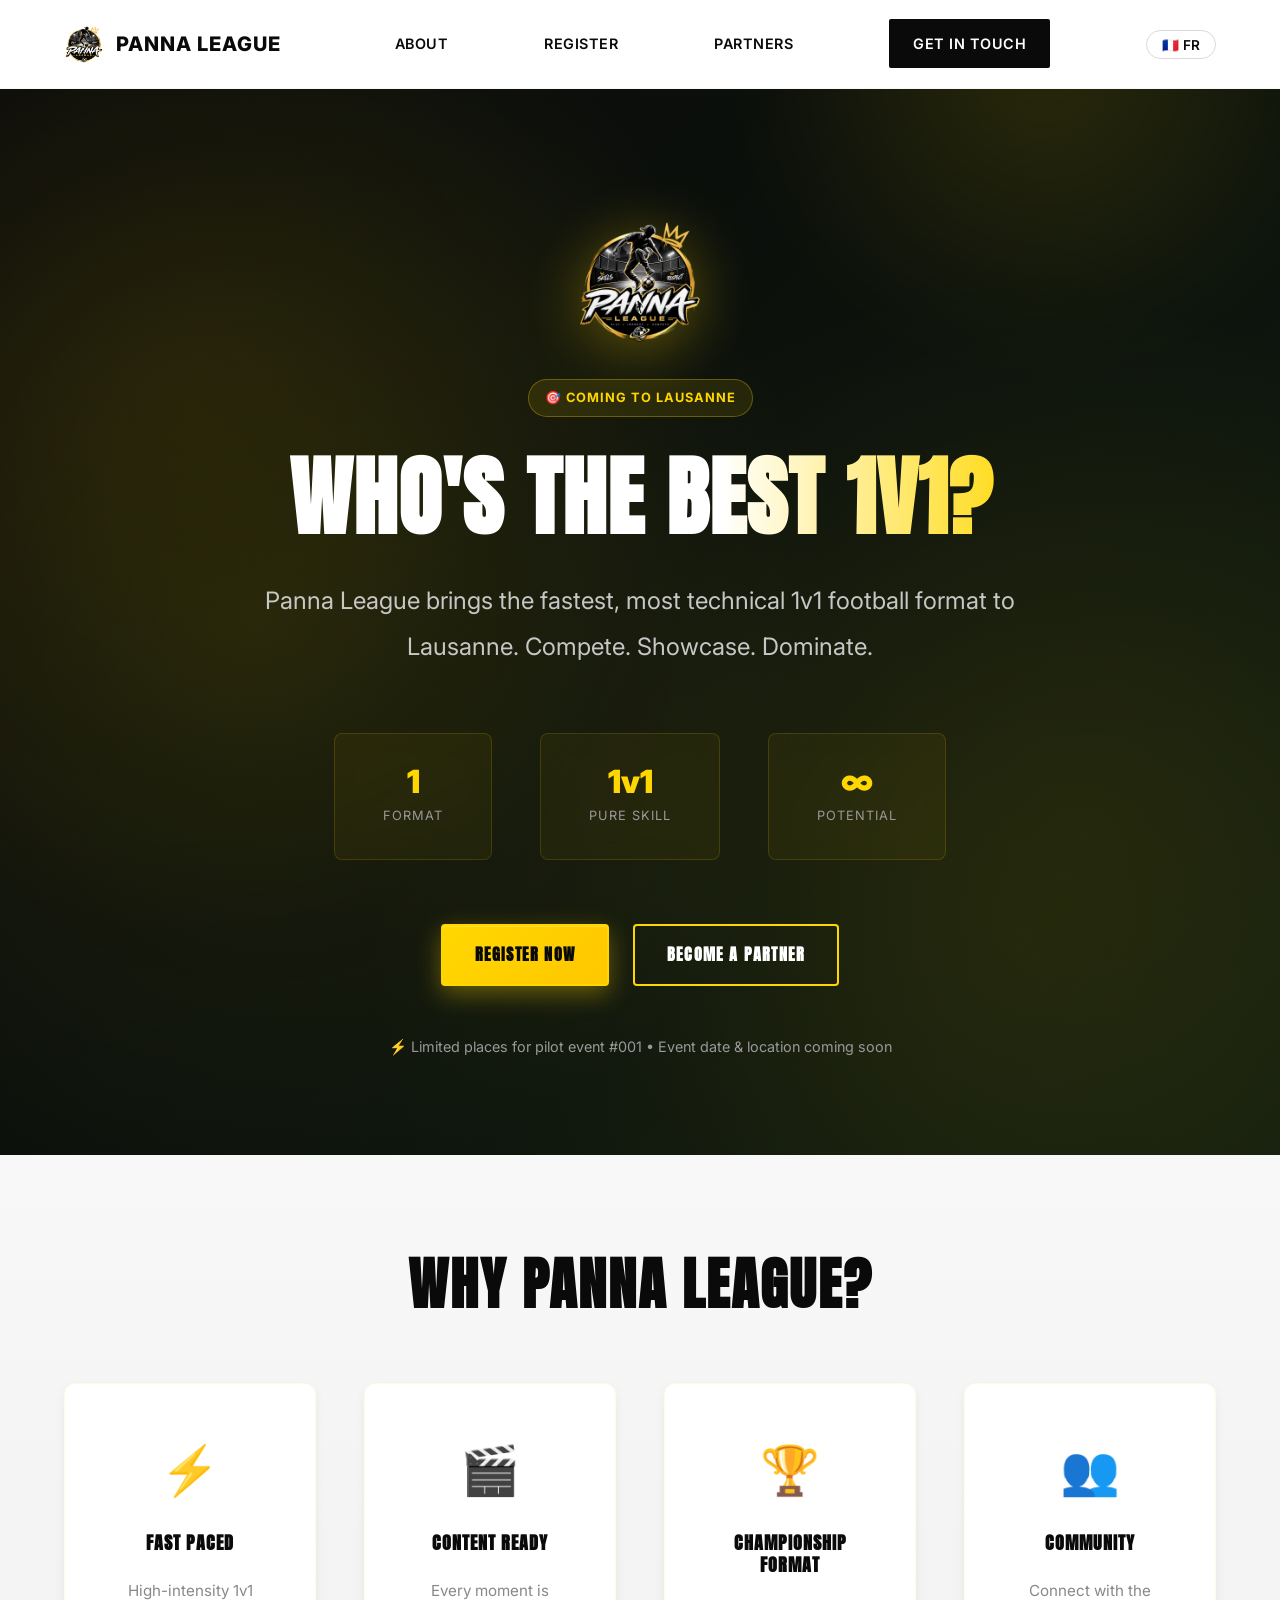
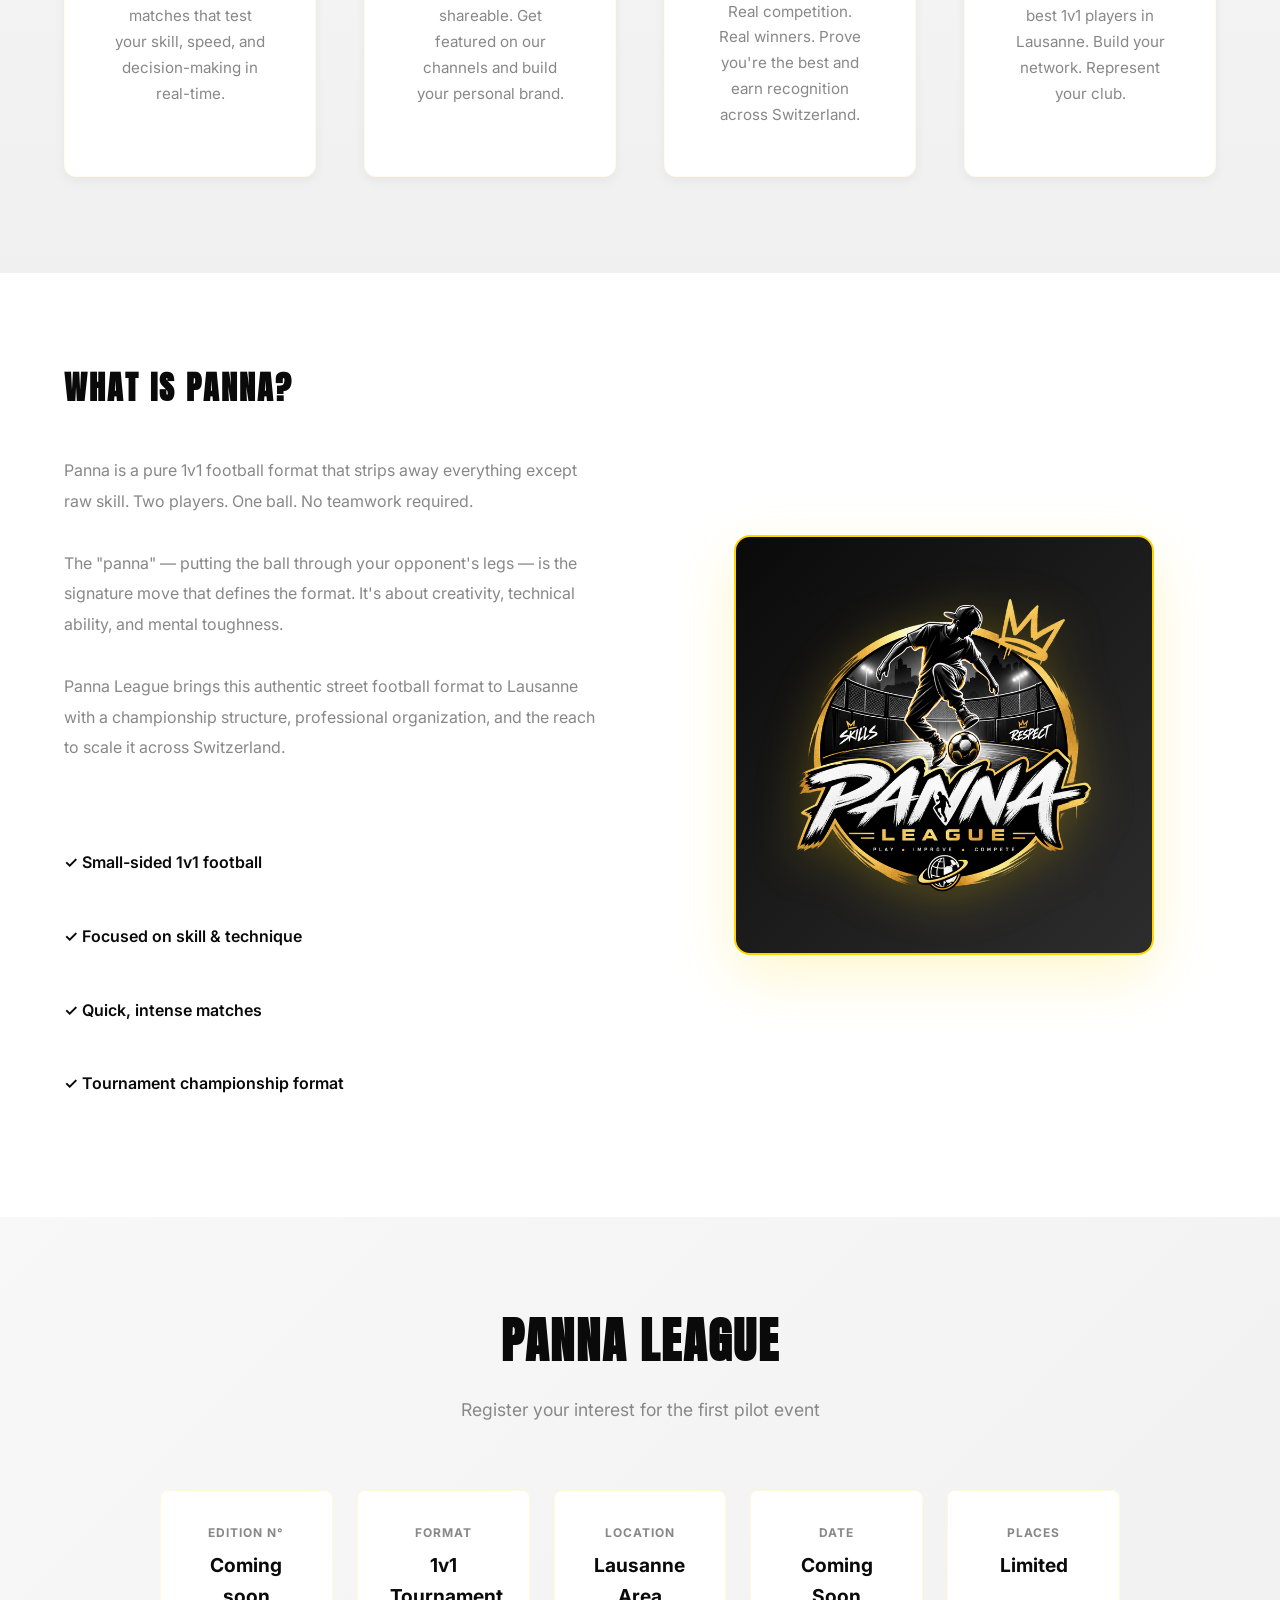
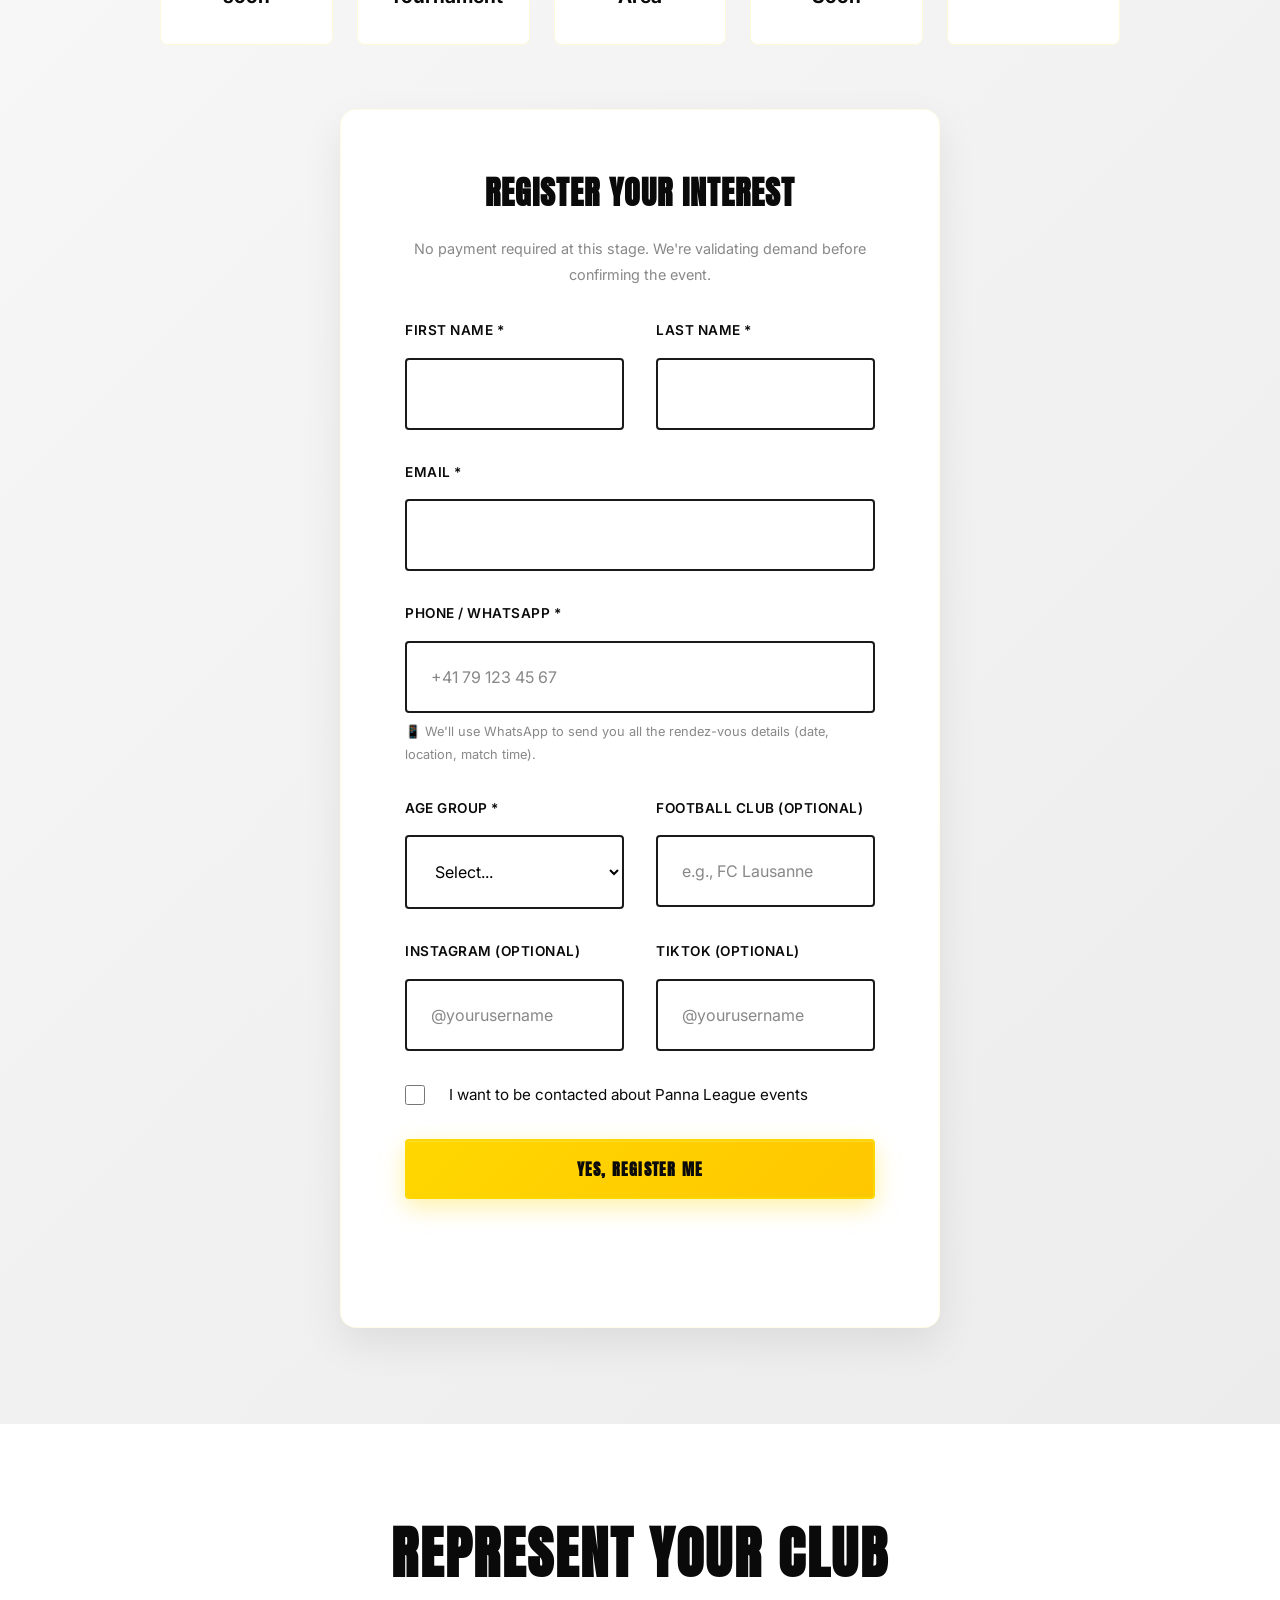
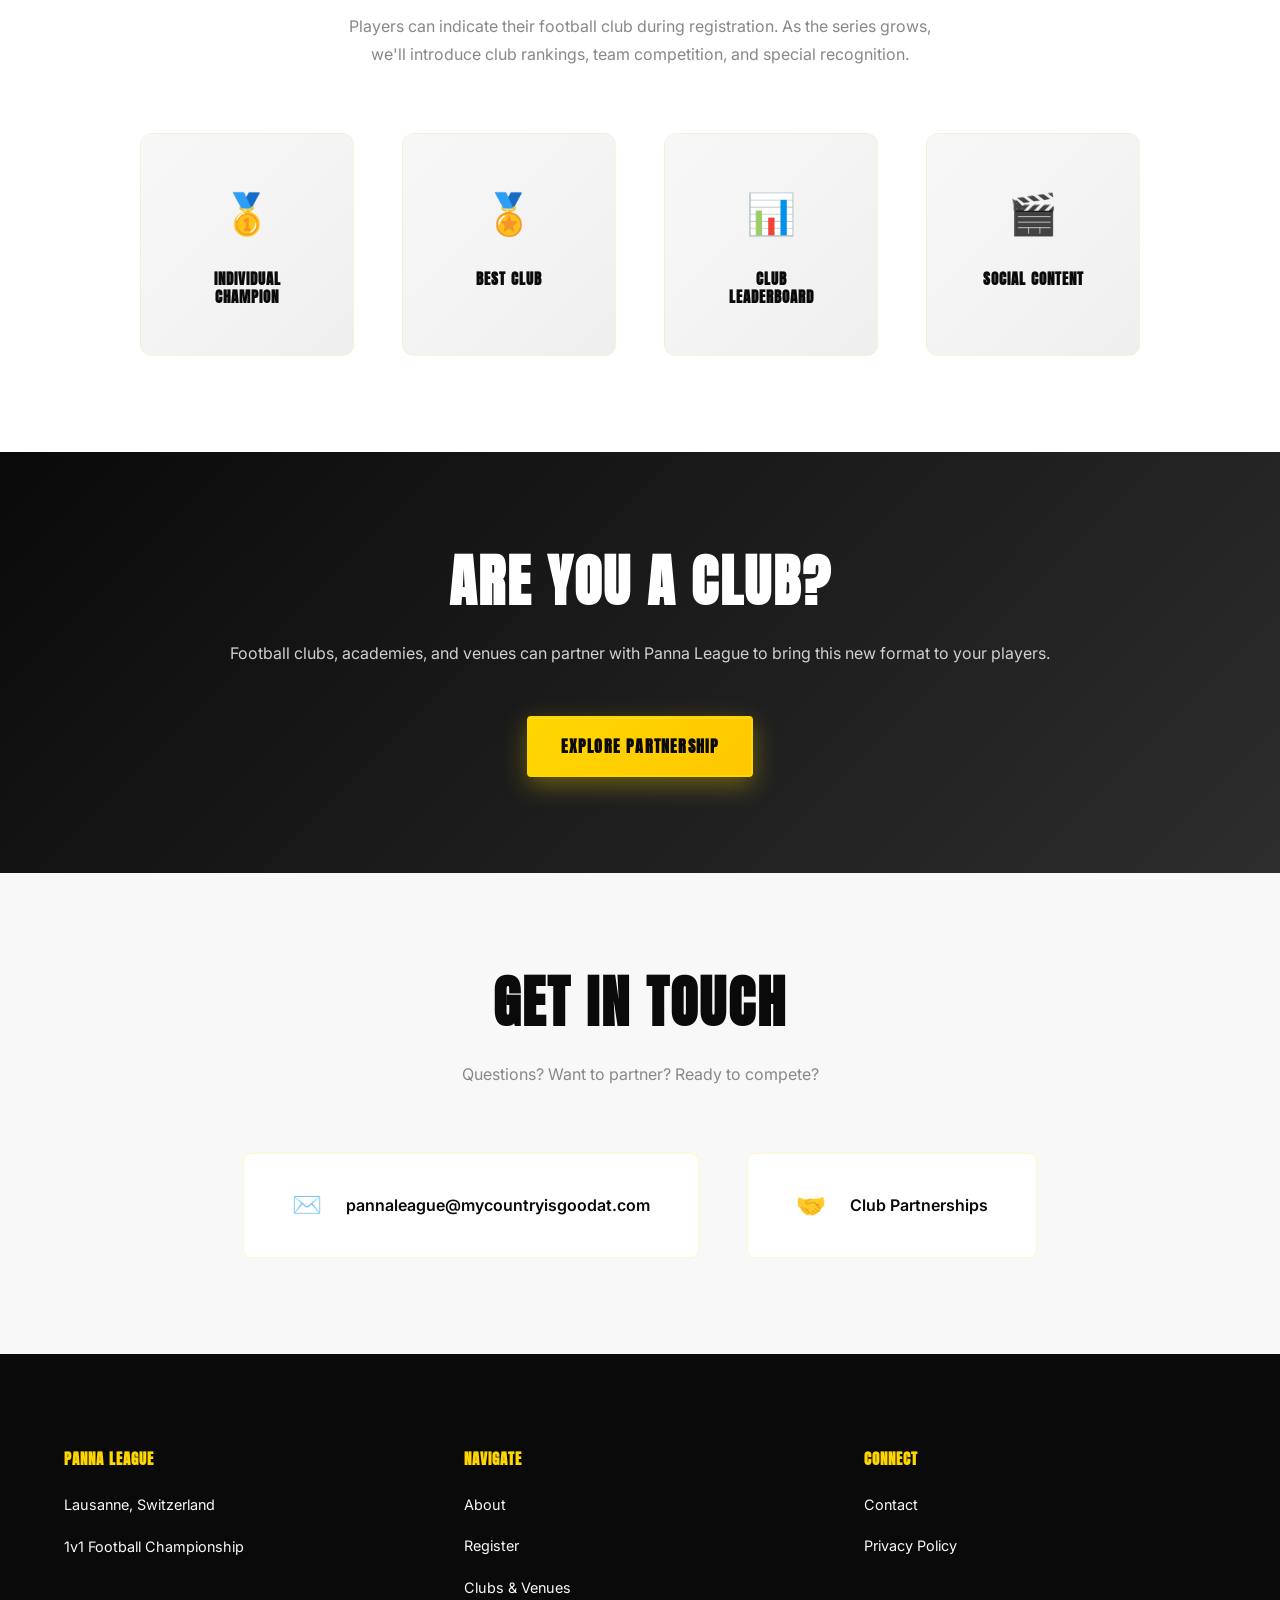
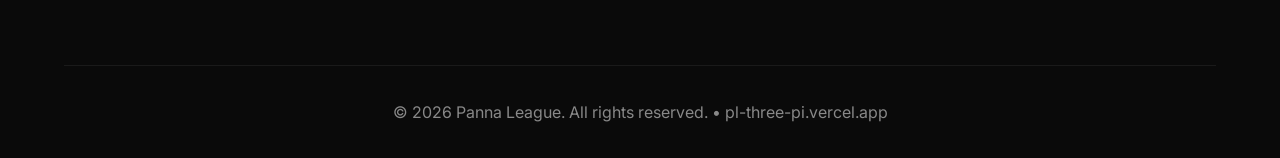
==== commit 2585934c: "Fix stale domain across the whole site; personalize referral registrations Every meta tag (og:url, c" ====
--- a/en/index.html
+++ b/en/index.html
@@ -14,16 +14,16 @@
     <meta name="description" content="Panna League - 1v1 Football Championship in Lausanne. Compete, showcase skills, and represent your club.">
     <meta property="og:title" content="Panna League | 1v1 Football Challenge">
     <meta property="og:description" content="Panna League brings competitive 1v1 football to Lausanne. Join the first pilot event #001.">
-    <meta property="og:image" content="https://panna-league.vercel.app/assets/og-image.jpg">
+    <meta property="og:image" content="https://pl-three-pi.vercel.app/assets/og-image.jpg">
     <meta property="og:type" content="website">
     <meta property="og:locale" content="en_US">
-    <meta property="og:url" content="https://panna-league.vercel.app/en/">
+    <meta property="og:url" content="https://pl-three-pi.vercel.app/en/">
     <meta name="theme-color" content="#FFD700">
     <title>Panna League | 1v1 Football Championship</title>
-    <link rel="alternate" hreflang="fr" href="https://panna-league.vercel.app/">
-    <link rel="alternate" hreflang="en" href="https://panna-league.vercel.app/en/">
-    <link rel="alternate" hreflang="x-default" href="https://panna-league.vercel.app/">
-    <link rel="canonical" href="https://panna-league.vercel.app/en/">
+    <link rel="alternate" hreflang="fr" href="https://pl-three-pi.vercel.app/">
+    <link rel="alternate" hreflang="en" href="https://pl-three-pi.vercel.app/en/">
+    <link rel="alternate" hreflang="x-default" href="https://pl-three-pi.vercel.app/">
+    <link rel="canonical" href="https://pl-three-pi.vercel.app/en/">
     <link rel="icon" type="image/x-icon" href="/favicon.ico">
     <link rel="icon" type="image/png" sizes="160x160" href="/assets/logo-nav.png">
     <link rel="apple-touch-icon" href="/assets/apple-touch-icon.png">
@@ -331,7 +331,7 @@
                 </div>
             </div>
             <div class="footer-bottom">
-                <p>&copy; 2026 Panna League. All rights reserved. • <a href="https://panna-league.vercel.app">panna-league.vercel.app</a></p>
+                <p>&copy; 2026 Panna League. All rights reserved. • <a href="https://pl-three-pi.vercel.app">pl-three-pi.vercel.app</a></p>
             </div>
         </div>
     </footer>
--- a/styles.css
+++ b/styles.css
@@ -750,8 +750,8 @@
 
 .event-details {
     display: grid;
-    grid-template-columns: repeat(auto-fit, minmax(150px, 1fr));
-    gap: var(--spacing-lg);
+    grid-template-columns: repeat(auto-fit, minmax(120px, 1fr));
+    gap: var(--spacing-md);
     margin-bottom: var(--spacing-xl);
 }
 
@@ -1164,6 +1164,27 @@
     font-size: 1.05rem;
     color: var(--color-medium-gray);
     margin-bottom: var(--spacing-xl);
+}
+
+/* Referral banner — only shown when a real ?club= link was used, filled
+   in by script.js. Never rendered empty (element ships [hidden]). */
+.referral-banner {
+    display: flex;
+    align-items: center;
+    justify-content: center;
+    gap: var(--spacing-sm);
+    text-align: center;
+    background: var(--color-accent-subtle);
+    border: 1px solid rgba(255, 215, 0, 0.35);
+    border-radius: var(--radius-lg);
+    padding: var(--spacing-md) var(--spacing-lg);
+    margin-bottom: var(--spacing-xl);
+    font-weight: 600;
+    color: var(--color-black);
+}
+
+.referral-banner strong {
+    color: var(--color-accent-dim);
 }
 
 @media (max-width: 768px) {
@@ -1980,10 +2001,10 @@
 
 .event-info {
     display: grid;
-    grid-template-columns: repeat(auto-fit, minmax(150px, 1fr));
+    grid-template-columns: repeat(auto-fit, minmax(130px, 1fr));
     gap: var(--spacing-md);
     margin-bottom: var(--spacing-2xl);
-    max-width: 800px;
+    max-width: 960px;
     margin-left: auto;
     margin-right: auto;
 }
